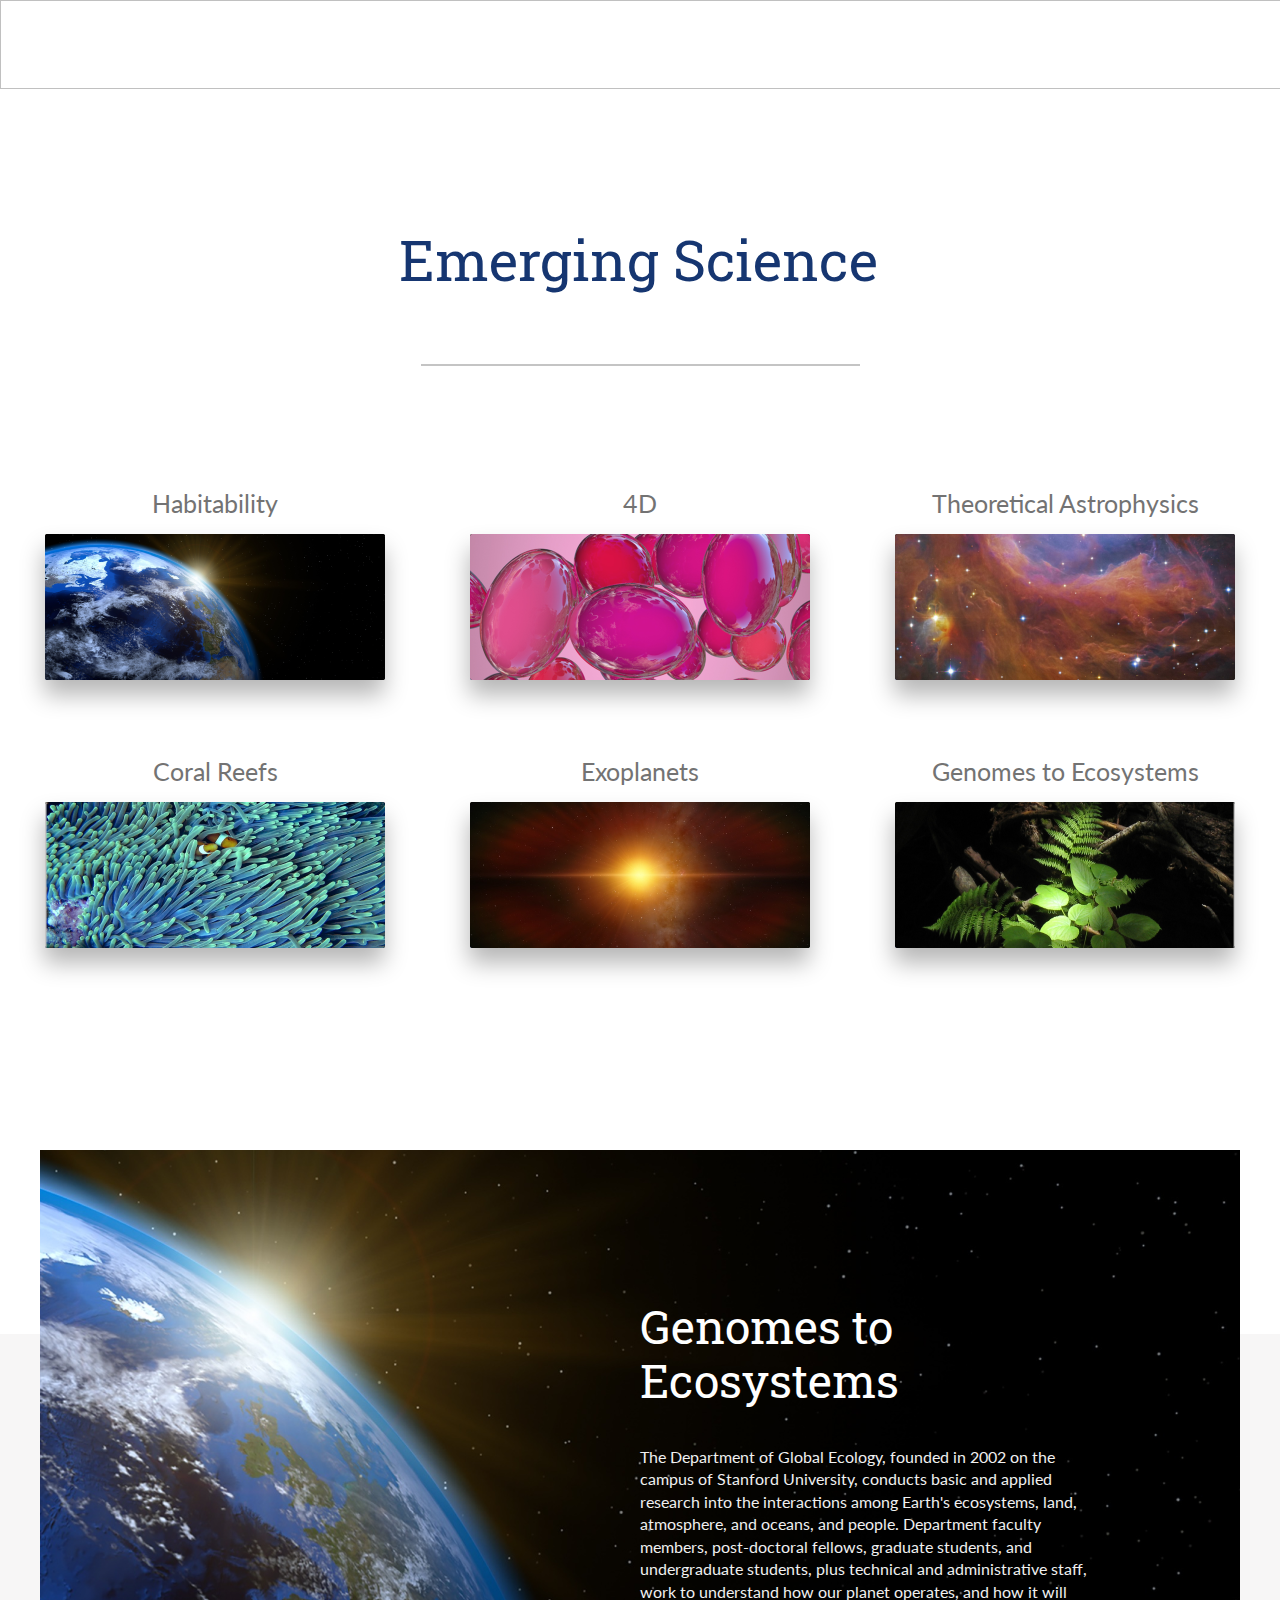
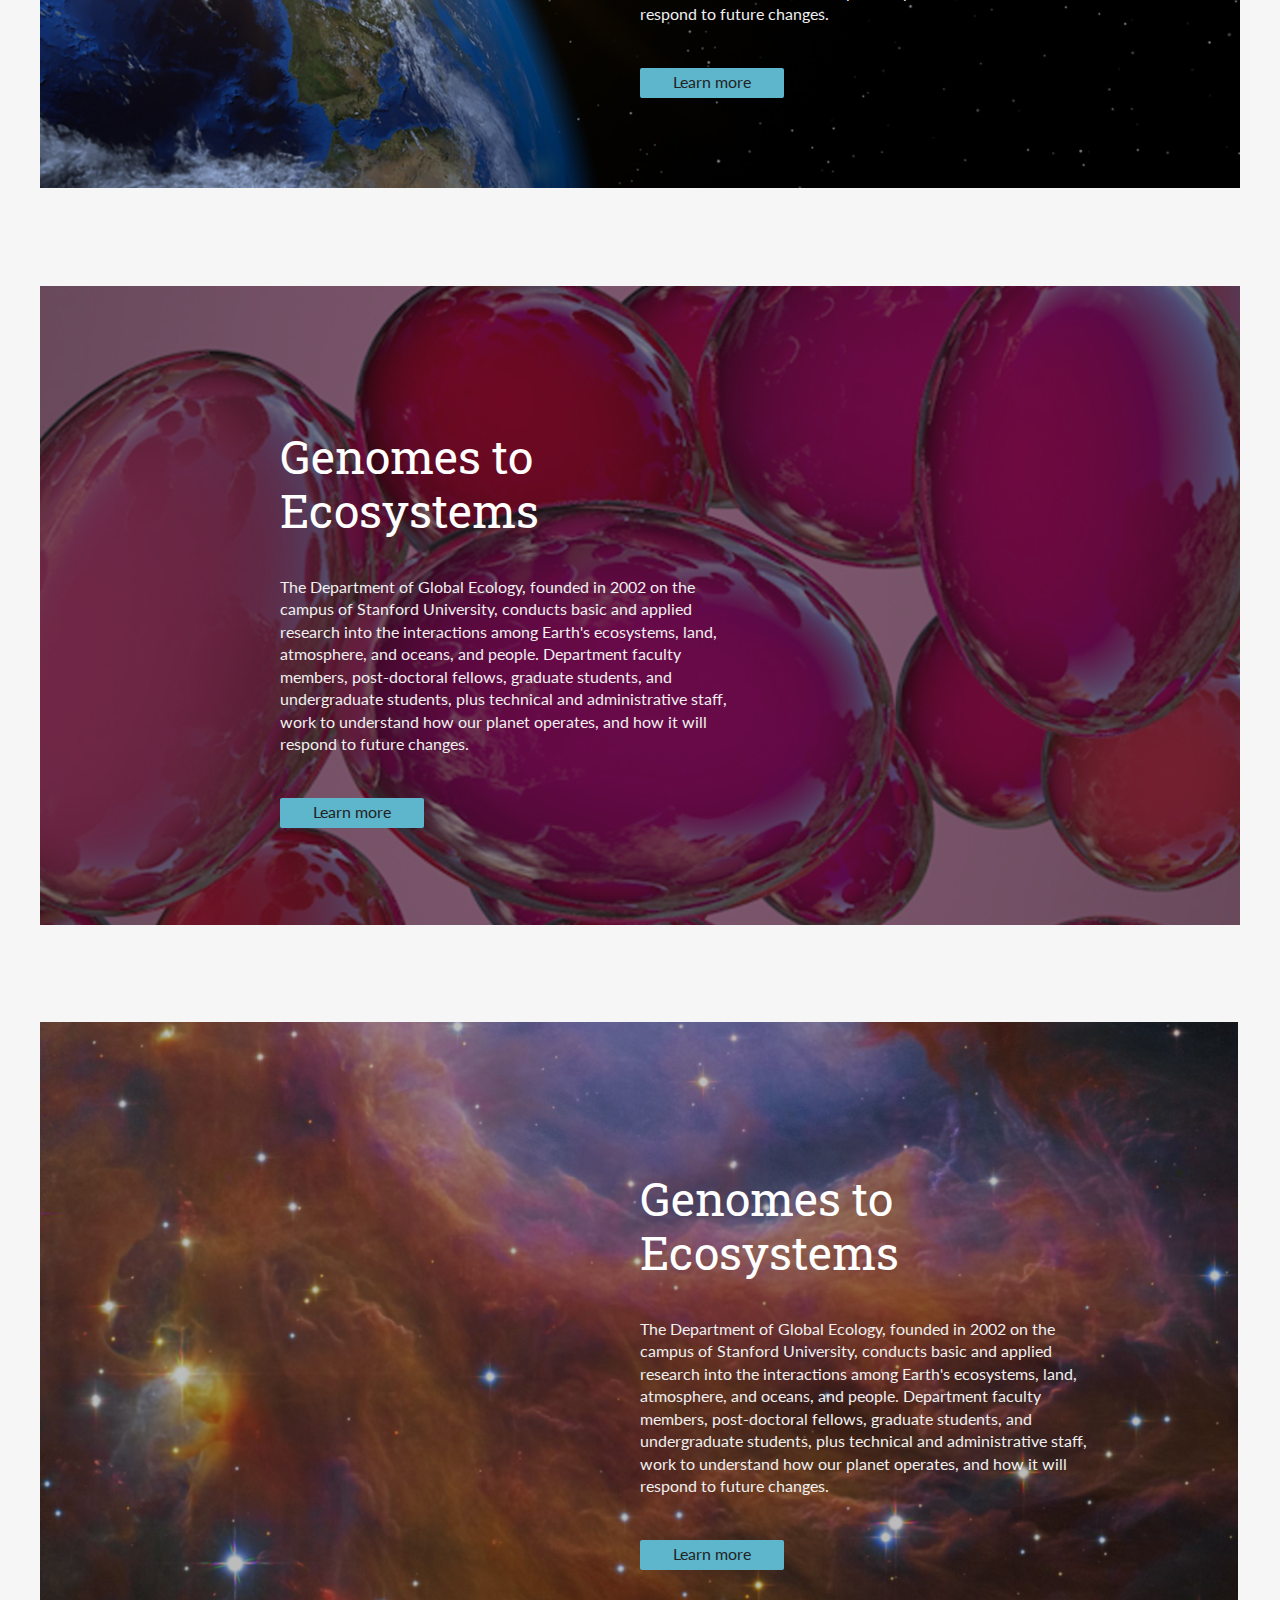
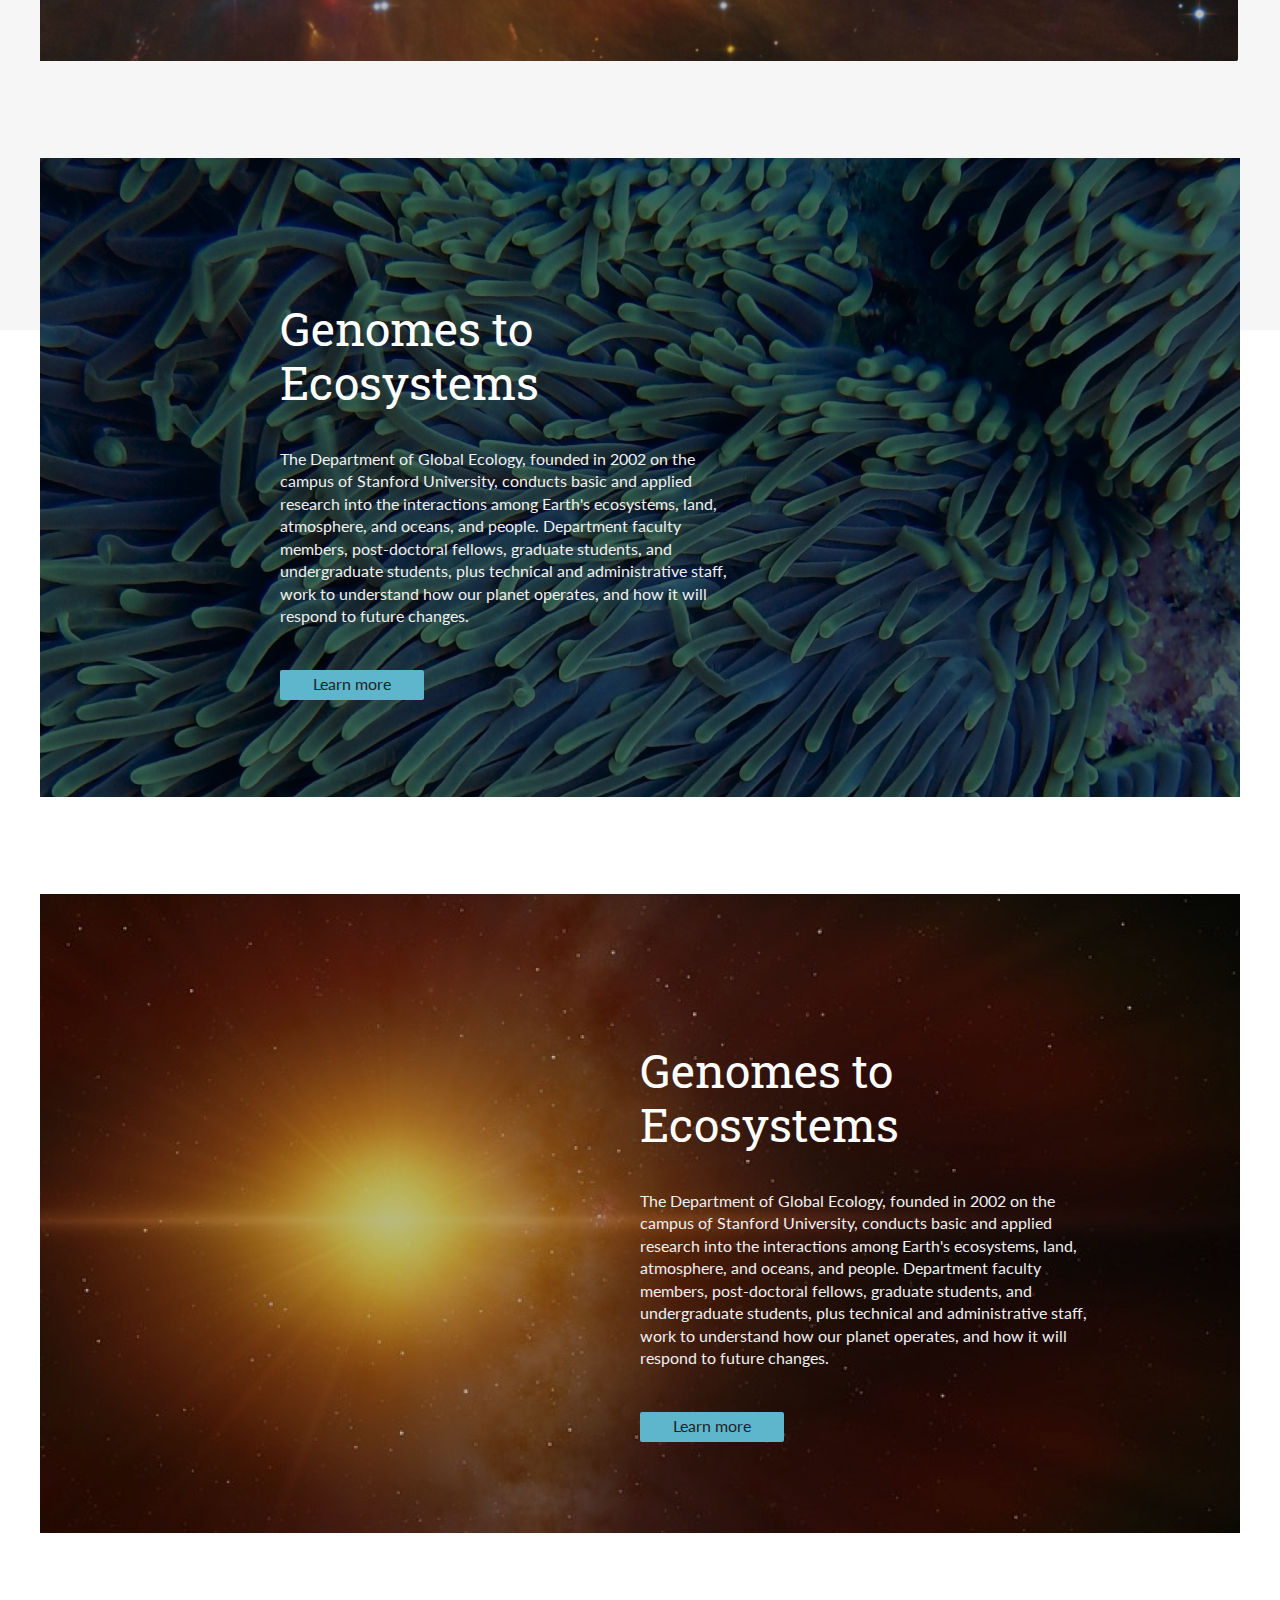
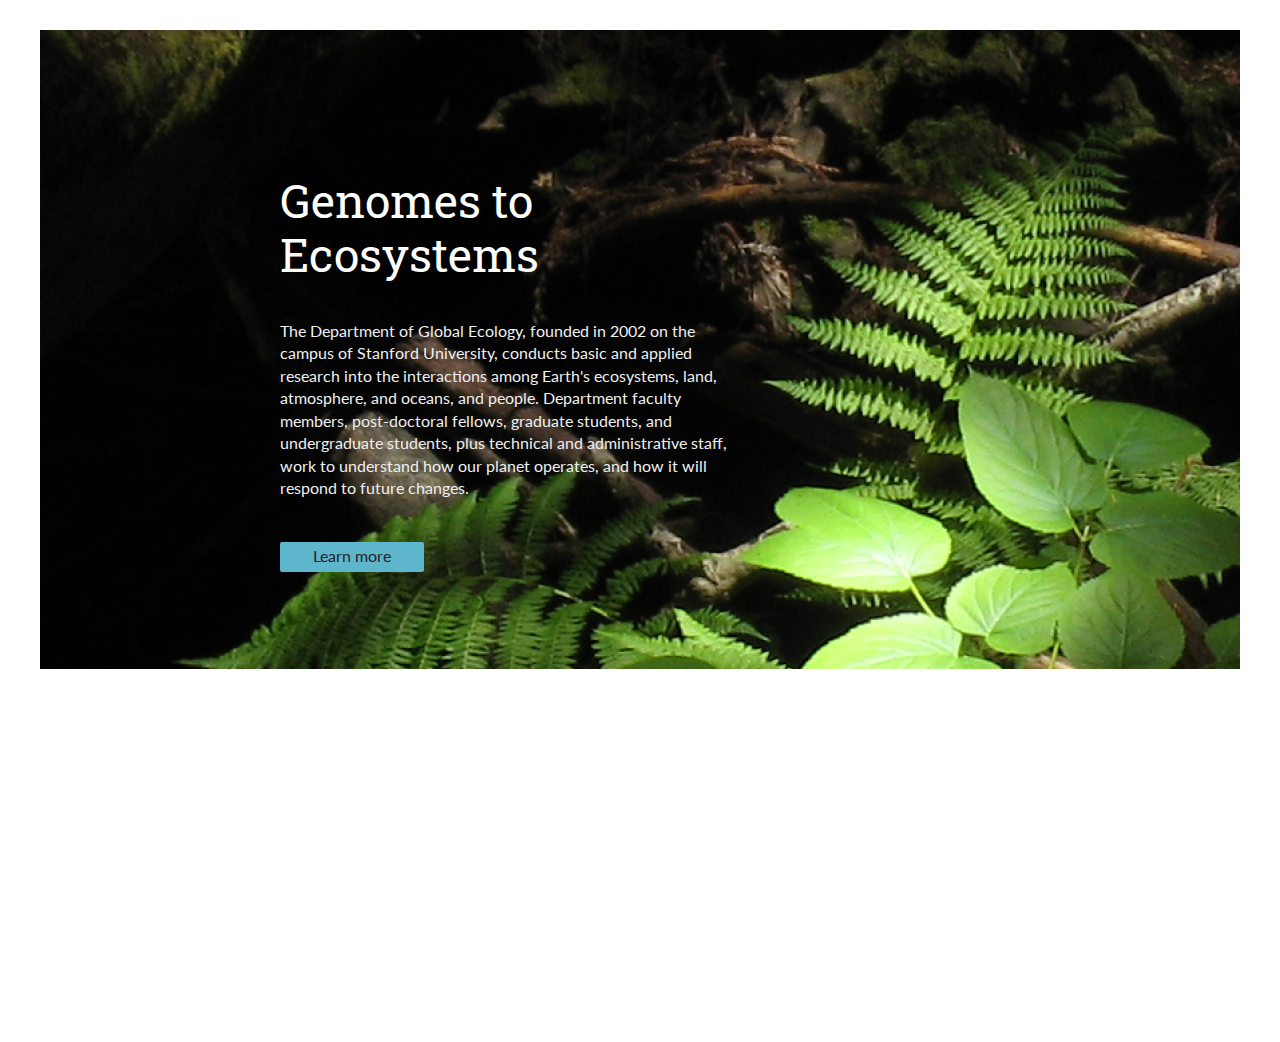
==== index.html @ 3e2bb17a "Add files via upload" ====
<!DOCTYPE html>
<html lang="en">
    <head>
        <meta charset="utf-8">
        <meta http-equiv="X-UA-Compatible" content="IE=edge">
        <meta name="viewport" content="width=device-width, initial-scale=1, shrink-to-fit=no">
        <meta name="description" content="">
        <meta name="author" content="">
        <title>Blank Template for Bootstrap</title>
        <!-- Bootstrap core CSS -->
        <link href="bootstrap/css/bootstrap.css" rel="stylesheet">
        <!-- Custom styles for this template -->
        <link href="style.css" rel="stylesheet">
        <link rel="stylesheet" href="https://fonts.googleapis.com/css?family=Lato">
        <link rel="stylesheet" href="https://fonts.googleapis.com/css?family=Roboto+Slab">
    </head>
    <body>
        <!-- Bootstrap core JavaScript
    ================================================== -->
        <!-- Placed at the end of the document so the pages load faster -->
        <img class="left top rectangle" id="n3_7">
        <div class="firstblock group" id="n9_0" style="position: static; display: flex; align-items: center; flex-direction: column;">
            <!-- h1 -->
            <div class="left top text" id="n3_1">Emerging Science</div>
            <!-- Rectangle 2 -->
            <div class="left top rectangle" id="n3_8"></div>
            <!-- block_card -->
            <div class="group card_section" id="n9_9">
                <div class="group card_pictures">
                    <!-- Rectangle -->
                    <p>Habitability</p>
                    <a href="#11">
                        <img class="left top rectangle pictures_n6_69 n6_69" src="assets/pictures/Rectangle.png">
                    </a>
                    <!-- hello -->
                </div>
                <div class="group card_pictures">
                    <!-- Rectangle -->
                    <p>4D</p>
                    <a href="#12">
                        <img class="left top rectangle pictures_n6_69 n6_69" src="assets/pictures/Rectangle-1.png">
                    </a>
                    <!-- hello -->
                </div>
                <div class="group card_pictures">
                    <!-- Rectangle -->
                    <p><!--(figmeta)eyJmaWxlS2V5IjoiR0hHRnJCSWYwU2FOZnRqcjY5UWg4Tk9vIiwicGFzdGVJRCI6LTEsImRhdGFUeXBlIjoic2NlbmUifQo=(/figmeta)--><!--(figma)ZmlnLWtpd2kBAAAAyRQAALVa+Z8kSVWPyLq6e849WBARERERFWdXREBEsrKyqnKmKrM2M6t7Zl23yK7K6s6dqswyM6tnekVExAsRERHxQkRUREVEVMRb8eSf4vsiIo/qng+/sZ/PdsY74sWLd8WLqFmMwywLTkL/fBMydu22Y9kzz9ddn+E/2+mZM2Oo2wPTA8innunWYE1wm3YP44ZnDWx9hFHT8++NTAxaYjDzTJLVFrxC8sy7Y01mrjlydJrZsR3f6t+beUNnOurNppOBq/do/[base64]/OyBJi98zRyJp4NNx3wQQnCS8cuOZgOtLd2cQZ3RsIIVewlN0zezBOxXfVN++SSte8kWUQ4rp3b9x1yKM3LBuL2QJ7s7sK48UYu2LsiYnueTN/CHED8gbixR2LGOA93b1j0lraeDryLemDBqkKTbpTl0hNwxk5JdQaWYOhL+a0PdhajMTmMKPn9AYm4D05pQD34QV3pJPsA8/p+zMhA9CVoe72Suhqz+r3TdeUO7hm3jVGU0/a8/[base64]/qYqzdFdEsfCJ2NkzS6KUkzoMVpo/MPjHVDAcPi7zRbk89lGZLVLpq9mGY5hECknDOBKTa1K7j+84YI22cbLPQ2KZZksI5PbOvoxCAwAzX8RB/losxN++ZFJDwKyANJ4tYaqJjKygMBmIDcHMiikELH8MaYdQ+RHwn6ThKU5JexhaSS/iXiwFyDTXAtAc+OV/rBdmpTCHNQKUEilWhwUWayUhqTuwBUOz2xKQv9w7po016fXwa5sNNkuYXo69hODABlC5CjBWII6sn1ucFYmgW5h0F58k2H6TRQgmRAVkzZ6VgjXkS5HmYxsCBbE1EUKEMiXLEhZe2eeKGWfQSySxsI/QQJikV4OUIkXy+Cr1Q7QaWdj1HJblv6uRQbiAYpGtx+uKstQ0qig3fHE8cVxcnL6JYioF58rC0zaVaiSEvKh2WDub3pWNKZYeoMs/[base64]/BHO8afRoA/TVnOMfkhIH6OP5oLFLgrxAP8aZziT1NI8vJkgwlzGrMJ45tExjgYtHGQp9FDxtvrW7cA8/Wtp/HR1reewaexfpqQzfXThGytnyZkexKkqFdWvAgxTzvZRgtm14ReKToTEM+C1TbEHL4VXcorUA9hJTtYh4w3lsE6Wp2Dn2dUCjHQICTP5mm0yQE1iPcwSKMAU7brMI3m/[base64]/xZBHgjeDrwXrVDODQo6ffEijhPG93JaG+GQnQaL5EGGoXYanZzibDpFeCDgFmEeRCuMmiFUzsjZCLwznF0hDnKM23m4Fv2cJHXOomPU7DmN98SdQy6rbupMO/jmLjmHI9IAe9tn+8cpyYyxMqADoQzTbgg7X2d8ToZA9mkJBWJOedo4i7LoGJHPWRMfdVW8yloZEjZjh7wN2XG2TNI1u8s6kTD6hu2JgX+KJItJ8w3bFxgP9UNefG6ygzRBEaKw2GdXMiJgcHUpbGOQJsolKbu2IUX7gsJydj1cJy9GBqRM0F/DQh1+g6JtDCv14F2maffDc/YC40tgR1EcDkPaNsRr1E9JnoP5aUDpEqYZwoKXkEeJbvVIqpbR2DkLU7RpoR/AAOzvOG+sRO/mUUPmwiy4SK2wSMbew1snq/[base64]/WW0Cu8gBhFYmSCKlTUsSd4fBihJODxI1QlEKfEZ+yXOm0UBa60i5HB6Tjr4ibc9pkPnGGyEYCtO/tokMdwsF+ps4+WKrhIxeOoS96JsWpDCBRJ5X2ptFPPHQQbvKUPNC6yUyjfb41WUnUIYrUva+okfButRpR0tol1cRL1aIK5EdXmc1arLcpmFObzZSINFtKVS1KzKTAufssy0faouIgyteJnAAUJan/[base64]/B5MWaGMIlzsAAedsKHgQg+hH1oDPLVgAYbuWr0Ycu9In+CrGgkPJyOCNmPaXrZdLtE/IpjFGSSkvImh1yxbjRdZIzs7oQywqUuApwCi1aAg/AxCEpCzzamw0vkBOpIPhkOddmK0h5x1wNFP0nnoiXcfZNT9DOg9pcvhQAljmtWf2aapOm59dKTf8zDgI3E60HMAqkdOGj7DeEBv3BrKRpkcjXi79pBWMEbGWqypUgnNQCaxHoUiiu/JFpmYKqgzV7bc21CC4q3hzWx/[base64]/HBOjjhgojZJ1FtjCukrrEVfiXpbFVBtNZSEt+OCd1+U744cSfSPVP3gnhpKwjsws6zV+yUgiT86RxrnGByIgUS+M6OQdNHw4StRP4YkLDvIqyUgie9awNUIRPgWpZ5fq4GSQQ/E6xhtDmpfryBJ7lYFxYypXaDN3biElMzGGnkL+k36SlQvFBls7Kb7Y5exkt2kmVbmyGIBzsd3EJKpXy3vSGvCsE9cQkrmAZqoeuA8WYcly7DWkr2sGEuShQgJTtJgc0pBAm/ss6cuoCTj7RJbXEL32csv4iTrHYp0i6JZdEtgfMUuRrKN1hG8NIrwAcu34KMgSR5nolIeFW3rK+uwZLFzFFsfp9N9rA2Wb63DksU5LZ++4QyIEOX8lexVj8LLKRNAWEjH7Spmr2LfVgMlw7MSYwQb9mr26hKQRFfC4mH/NezbK0iSPVJRyBqWCrDXsdc8Ai0n+CXlsHiGfz37jktIyTwlvIFqwJ5kry3GknRIYK3jfop95y5Gsh0dX/y94bXsdRdxkvXumVq7MiAM+12XsZL9HurqakJwxs746ytIkp8DMywlUWD47josWX6cMkRdY55nb6ggSX6eIttGYuNi9z3FWJJ+QmyVyvBL7I3FWJJeCEUbmrEPc/69aiwpMxTfBc4N8aMDAoq9kX3fBZRkfLdMdq9oKD7N+ffvoiRfQCvrov5kSED2FvamXYxkO16VR33G/oTzH6jBkmMu70K0CfZ+zm5VoKQvxPGGM7PDnlZDSQirGmKoE/[base64]/lxJGvcYZaOCSeEQ9NW0Qa/zMDhXqP8y3warO8T7xlKJYsOd5GlKlwAWwzvWzda4hYgFZhFJRZ3l/ncVJ4WNUPM5+ro72Vjjkw8VzYZqA9IE6yVbvnPKN9d3s5x9BVNHFjhEPl6l9nB+kOluwX6yTUeEztoRha7iybTxlvyxaM2zhs5x/kKPwqVsptXHIRJv9Ct/gqicuiB5Ow7wkfKgiVGEjchHp+asc9Q+9TLCiHgK7/TBPzsS7BI5m6UQh5NfUM0IvhOnx9IyV4dWPcHpWQQ+JMzfZjMIlvFc1B8ilX99hcKmYXuD4aMXRTfI8WT9Cym9c5HmUoI9VTBUlohZjg64QfQY295sXeXycPLssHydrUYphhxliERUnwEFA+fVbXMY24le+UCB/YTsR+R/i7BM1r4i3go9w9ts1nA8H4OHgd2qoXvWG8Ls8DMqfZIa4isLOuBtUP7bcZn+Aqw8p7a2TJKcHEUz7FI/iU4QVPU6uPFmL4a5PFmhPFMyK8OmC4CPHKvSfFmhTlJeK8NmSII6uivBnBYHOjQr9uQJd06dPv66QGqD/A4+ykgSb/j5gSSwwf8gzGgk7/AVnfyTB3bj7V/xWot56YIZ6UfoMX+FMhI1UDj7P/lhZ0pHXSxdHHgJclaU/Vy71aI2aO7/AsXaNVBXKz3P2l9B5t0Z+nofCbmRUPcNtmwbA/xU4vWSJLghaKVFAfwFoO4mnmwWObCXir5WaCDnEx1xwg8pG7Itwe4nDaYAt/A3HewIC8TRaLaBWLzpDaUixny/VgmuCghemZ3jyJrlY4m9JUAwvgijM20XBrlD0i/MV9vcU/7JaqHemj3P2ZaVceVP9ImdfgadhLqiFuT7YWY/9Y215P1qHaCsQo/9U5xwHAPC/yKh/5gAKSi0Z/oUvQhxYsYBxeYHD0KRgwr/V3mdk64ZW7t/5I2OuW3Ii7v6DB+qi/CXO/hPiLxxdI9EDHarAaLGv4ueanVefT3H2X6I0ri48n32Cs/8uCG6IoITgggGu+p+CVqljVXtGNWD/e5lDrx6pPsnZ/8kjQel2hf0/zxFeUzh3tKN1h32NH0bhA4pEvA7Og/gsyCgRUDUhNGM+4xvEzQqRcQY+xnG3J7gXks/oEtiQkwY4amC0pvg3NyRK/rObN+DxRdCF0BF+ixV7wMNjDe0h1sXeuslDrHhBorGK5rjh0jN2B9rg3kIpqX5ZLs3GtRinF/hV3JW5q/lpdHKCVFw4Z8Jm+Ik0kSO1Aj9N8myT5ArUsgfBRo0bU5isePK4tvO7ssoCEZRajNYMZsZLtDwjm+LVTqZHiwwnDPxlvF2shX2+gteKrNg1Hv73kmMsdEblp8P3FyFlkS1lHqCa4+AQVsiQGBy/O9EGi51nCH2OJ4jdTWaIe37Nw8xwQLfhZ7ch+mF6mMI5j2VsZSycY2hR8SRW/rJ3M6cQxTNRfbca4kwMGjEmSoOIHyGa2I0yUIaM4XgJx1ZYzNsZmslgpTbRCeZziGNNtpdRtnmhuAqBsl/APi37VnZQwAYCGPsW6LezKxuqtFChxa6KYelf/NAGEHmsXsiuy4UnwfkqCRZA3Mh2rBBB0a9yfvPrcxEAANVYZ3RV1bZee6/kUAKh9ypdKV4UEchZc4NiQ1EwiA1RRIqCRCmCXogJIQlF6dIFFAMi0hHQhNAVBGkiSJFiQEVERKSJ6Pu+eUjI/XH/vB9vjMcYhzmz115rzfrNObfn+caaKOsZ45soL7p1QtcBL3fr09+EvIJvGmMKmeKmpDGe0ffMTSbKj27XpUe36o1vvFGEBP+UFPO4oRT52xK3b9uW++ODgTioiOVBHg4qGt2hZ7eEvt36v9i1S+/qrfr175vwSs/X+73YtR+OLmCuHx6T3vGxeinGHIvckm5MLb0o1cMJJlZvK23K4I2xZU05UyEZaxX5QiVTOaqKX9VUM9Uhdg1T09SOquN5UDMiqeV/0NgzdU29VGz3b36oS/8E82i3HgN6d+lr+EfD3D9u8f6rrFG5Akbj8JTt20f66S3/VQQ25bMC+C8p2oTKm1A5Xs31yNJYPE0MdWxkPM8fambvzr/ihRIbLasCk/sp5vAX+Vf8UGJUx1jjWX+YmdI2/4oNJe5tW8N4UVgpuTb/SlRoSO+s/jwt1Zzy8q9EXz8tGitPNc2/EgoldnohznghrFzpl3+lYGjIpgs/Ga8AVj6bk3+lUGjI+DN/Ga8gVhK+yb9SODT4z/gc4xXCSokz+VdiQkOO1AoZr7CflvTRf8hWJJS4btZTxovx00xyzfwrRUNDOr2QiUjCnhrN86/EhobMrphAG6SZ2AfzrxS7bgOLFemUf6X4dbsVxWkzBuVfKRFKPHylKv2TljRnYv6Vktf9E4uV7xfnXykVSpx5tkBE6hZb86+Uvi51Mew5dCT/SpnQ4Oqpp2nrtKQjP+dfKXvd1jF+etKz/2GdcpHTChYq5HkM1LyoNf6bTW6/3ZgGppH/ppfkecmeGYq49MwwjzmT5pl0zwz3zAjPzPbMTM8WykBgfukZEyoeb7w1/UsFz4ypEfibqy+RPAaZYvyMV4bcYHRp7IYB4Tzmrd53Bj635zFcMtcAHTH7a8qMTcfEflr1HpnS53d5cdzLglgRW9QfJfeutMFdz2UotWtnfabMsHVfyubqJrB7ahySEk9ckcdyTkrmA7+I7XLyN/l18FFpkH5Rjj3yldhL9f6S3TUyhfTTqhnik4Gcxo/uuOMGwyVL5pkxGyDNOrlpyR6xa/ovl4SSOdK1+BSlNmZ/ijJVnnoB9x4Q22xEK1n+7k6hEoevZItPBoca/+HnxzrQCNN6VDjQpTyGGpvjUca7Nn+3rDr/rlgyv+9ZKI/HfiX3H/[base64]/+IZRAc3HFJTmQcko0XfuIZP0vTzgc10uZO3yQIqj9ldsXFQrqm/4TIgxYrhssv7S8jLlLFVoi6KM1GJMPRZ5X6c6dHKWMBT5J2uj1+JRC2DcW2vKOqPHRnIchwuyy+77izD935gPxcZ6l741R3GTBhirNftx0qtUPJrlfWRKW2Q06GMsUaLhPGio1fnY3wmO3KLPpCmty+3Nlv5+ySbe9tdvTLH9f2Olvo48O0tqsTOq7U/jbvB2We/eyU7Lr0tfNznWt2WuOBgUCwDsOLDPVedR72YzR9/8YfMPlpOBYBfiLjqsZamyJ+8M/e1WJ7dA8FI1vNFtL1X0JlMkdq3atv/HGtdGQLRHU8o02RoU4PvTb/XJi3PNm8SVivhXSZlIPU7hv0ojJPvxCX+0ZR3YJ8RgjgjLWzplF/t/zdBKe3IKgcryVVOchQML6hknILRecZqgsPpXK8RbXltVSfcpBGLKPReXDHKmWILD26/+Bso2Xfyeun6gipuppM+Ohi4RvPfrZVdMvQd3JoZqX25R//rUz86s7Ar8Ni2xS5S96/Z5+MntwosuVERiWpdOsaDZdh6z5iihdkVCDcCkZuIcNruUXl+ONaBxWMt5Camb7xHl1dVW7ptFMsE+Gnq6eg89Pyz97LRIRE2XmJ8T9VKQDqPWU2XvgQHsaDb+cskWIN/aBB+koZ2coEPkJMtr52ROxf85cC6b5FMCxQameenadM7dB7Mm3qAbELK0/DVYdUZVJAdqoyn2x5Tdq/vZ8A2ZUBCLt3kK+2bxck5D1ApM1Ay+ZwRKZYpgkSgniC35z/hph/zfcCHyopYyfdHSNkCGcU2tZPLwvXXIPxyuPyi+LnmsS8H228pp0LBzjI+Lb+j5GzyVS69TvxE0refYOBQcSSQai6BecelX9994GzP+x6nnnv6E9S1RI/96obiSrzlrPL3x0DDSc6wkWjZe86+GEy3DbX1Tw0Vf5dehEzdAZcv9IB9ZQi7d9XhoWGt/hT+iwDKFVi7s4Vv356uELUJAiUEmfvei4VjM16q3cPpQRGZRgcXU7uCtvw0Z0I9Vcdaa1DV5xPRrXqkFNbGcgcrQx+YRZES0BvU+R7BXZag6U7zNrpE14PX/lb2PvKW73rMmg8OOzm4Ld5Ifkz8ZbAZj5QRD78vL4mPKlaL49peQc20+Z5DE5CN29M8WDS3fUDS2bm2brB6MmxOKJWAFQuGhRrWCMo6sfg3eqB/XtvweD3PVWCDjnRQetRlQP70TkfeysF3eL+Qb2rFNjXJlxWpsaS31FF8cbjsWdQL6sELVb8BB/jjCpPnUBk1wBMHQdM4pZucUeF15KqHGSQWfpGsxGNI1vmTm+iZ6BmRg4dXra53tK0c4vItScy4nDGP0pVMDKUVN+g6NxCXfQMKsdDqa3eQvV5LSnlMDtQ9wdM+FYSg29Eq+2UPnsQUHvpXbH8g6Fc7sAOpeiDtinTo/vn+qZd/[base64]/fFg6sEeDUJNtip4jYbcVzQFxSChOfhgqbw3LUIcrIosZcjtSwQZH4dvBb4/LdYKjV2wwWZN/0EDHRS/NwQMueBecR1Fjj7c51xyOIeeHWAdIt7VmCDBwDOj2uDwobL0sOrzjtgWjRSqQFbz3Nud41KLMFu23vRkQfouAgLjtiojQ4Bjm0dUM+h06yCupCMzrYBYiHBWViX17nojg8rRaPQXZmmnd/Awa86C5CD6VNghzFSIPkdh8yZgvych2iZjXRc7yyLFMqJoy4v/3jV+WSolPFoyfjVR8TO/3wbcPe8tHu7HLAXhmOHxQr3w66hSi0CT5l9g+ajoTKBbdqZacIpYbPs2P6LoDndja76GPrI/YCQr9g3f4fsziRaCvsxnwwgzPjsgUGN3dt2gzLszqBFnOVUgdBAWHwKx38c9ndeWo6Z420G3XyNQmNmw1ilnH3/nknoc1aEq6WOAtygoZ6xKYnRF7fxQk/STIRlO5xqszCeKUXdL61Mr6w/cA7uRxggaWLCbIpRWcN28X1dHCoD0uI2V7fxcCZftEt6KQslJhox5kVqwMhW1dFd3I+FMNvVNDe87JNI8d0Os7DYcgdiMfEMlfmfPyjfDBrBhnqY7J8zVmj4v+aPE/UALWLJMDWHvjMHSn2tIQ0JcwBCbyi1PJkM2x51VbXU+uiqD+JXUeMUvXdhZOMu9S38yOtOsM1jq6CUrlLm8diFUG6r2IHZsxBj2wW3OW71cwPB3Gq8Ht3rIIAxUZGBkQxCbJKaS5m8JTIoR2cxbSKyAWjDxe9afDVwJzawBZI/gcglg5uWLAPClg1QXRdDqYoBp53w0WqB9kEFkssErOEEdb9fz/aRQ3JPMx7yAPiOi0s8UUEZAFtZZXZeKoWitzeOaQemQxhNTAA/hX0OKPCNYEK+I8Iw57gEMD7s7nquWxjdJujJOIuBRhWjPUAMZpDWcaDGf7L5ROQ7pmqWB2VyZTFZ+HjCMCVQWCq84NweuHWpUvTHC5Vh1rGaAHk/0FfHn5kBFx3i4DMJU9RRNj0C0cQyViCOXE18SSkm5HhlaodaRd5AndMti++7CQX0IFGrtDofVRGAv0PQ74Q4LwgpR1N9MHbDJ4jKEjqIaVlZ2vdDBOG/NNy0VhFOT2Q8Dc9ME4shEsk7Gf5KQzUaL7bJ7ROQcqMBOLPQao8QgPYCpNow6ZW1QgDanMyyVeyY/RuBwvGExa2KgqTsHvUB8NVdjt+IureaxSsLs+NA9/DzSwA1VRwweg5SflSYmQEUjNN2m1l6S6dHlCIHKiizsPJBoFSpMGaAoUi5A2HgvUOX7nxCIkskmsgEVyplHWaVFIa8w+eH0Q4139HFpJblkAzHZr7Jzx1I92UOAy1B06FGFObwjy3V4IJkZ1m0EDeOGpLCH32UWXRfMjIkycEwo+CH0S7t9DgmtlO4/OCVNQ5VTRh2UGomrPwnwH8mbBrLoWImynstNEZTUaJvo9cnoM1oidFjBFoOVJRSKUnaGSzt21OdZB9+vp1cie/KpopFMOJTeg2YBKsP4Sxx0BFtgIuO8aXqM5bx+Qf6zOKhLTFU8lNHS3exXlbkAXshVhPGKXB8nMOUhDfWoWb8JrDpWVj5qiysXBEwBugn7LGIUjBSBP3byvBDA3s6tF8rEUqXYKTN0vbOU+LnJoy5iEmLhZT+/L/oweNXo3tG1iKJ/5c9eOtRH99gcGtkysljIP//g3HH7MEnCxRFpO0V5mBYD1o76ynUkWnO/tJ+EAPIjZ48WqldcG6ZMoQ/BIOzNQ8dgHR1hPRyfIroA0pIGCp3YJGg2u5CuqxHuG5Bbdgulp/Yfmn/LSJjOTSE697qPQ/C5CD9JyuFO5KVQdXFpI3Y80xLFIMdwJOaAMvMyBxLkY3XLa4a25jIO7d0OitF/V5Q/[base64]/mVwNSH1+ZIgwnClTbsI/WGviLUwiiZACCXyqDTxVoEZD0jIIM9NT4IsXUFH9kqyR0FA3ZbwzTxhEBCDQ0gr0j8YmjPMJiNICnofgcMrgHJeZrhNU1YMP+yCcH6sFrBmYfVern6mO2AiiW9q0XeUoGRxuf0QoaYfKWyBjv5R/[base64]/cm3EHsb8Dw==(/figma)-->Theoretical Astrophysics</p>
                    <a href="#13"> 
                        <img class="left top rectangle pictures_n6_69 n6_69" src="assets/pictures/Rectangle-2.png">
                    </a>
                    <!-- hello -->
                </div>
                <div class="group card_pictures">
                    <!-- Rectangle -->
                    <p>Coral Reefs</p>
                    <a href="#14"> 
                        <img class="left top rectangle pictures_n6_69 n6_69" src="assets/pictures/Rectangle-5.png">
                    </a>
                    <!-- hello -->
                </div>
                <div class="group card_pictures">
                    <!-- Rectangle -->
                    <p><!--(figmeta)eyJmaWxlS2V5IjoiR0hHRnJCSWYwU2FOZnRqcjY5UWg4Tk9vIiwicGFzdGVJRCI6LTEsImRhdGFUeXBlIjoic2NlbmUifQo=(/figmeta)--><!--(figma)ZmlnLWtpd2kBAAAAyRQAALVa+Z8kSVWPyLq6e849WBARERERFWdXREBEsrKyqnKmKrM2M6t7Zl23yK7K6s6dqswyM6tnekVExAsRERHxQkRUREVEVMRb8eSf4vsiIo/qng+/sZ/PdsY74sWLd8WLqFmMwywLTkL/fBMydu22Y9kzz9ddn+E/2+mZM2Oo2wPTA8innunWYE1wm3YP44ZnDWx9hFHT8++NTAxaYjDzTJLVFrxC8sy7Y01mrjlydJrZsR3f6t+beUNnOurNppOBq/do/[base64]/OyBJi98zRyJp4NNx3wQQnCS8cuOZgOtLd2cQZ3RsIIVewlN0zezBOxXfVN++SSte8kWUQ4rp3b9x1yKM3LBuL2QJ7s7sK48UYu2LsiYnueTN/CHED8gbixR2LGOA93b1j0lraeDryLemDBqkKTbpTl0hNwxk5JdQaWYOhL+a0PdhajMTmMKPn9AYm4D05pQD34QV3pJPsA8/p+zMhA9CVoe72Suhqz+r3TdeUO7hm3jVGU0/a8/[base64]/qYqzdFdEsfCJ2NkzS6KUkzoMVpo/MPjHVDAcPi7zRbk89lGZLVLpq9mGY5hECknDOBKTa1K7j+84YI22cbLPQ2KZZksI5PbOvoxCAwAzX8RB/losxN++ZFJDwKyANJ4tYaqJjKygMBmIDcHMiikELH8MaYdQ+RHwn6ThKU5JexhaSS/iXiwFyDTXAtAc+OV/rBdmpTCHNQKUEilWhwUWayUhqTuwBUOz2xKQv9w7po016fXwa5sNNkuYXo69hODABlC5CjBWII6sn1ucFYmgW5h0F58k2H6TRQgmRAVkzZ6VgjXkS5HmYxsCBbE1EUKEMiXLEhZe2eeKGWfQSySxsI/QQJikV4OUIkXy+Cr1Q7QaWdj1HJblv6uRQbiAYpGtx+uKstQ0qig3fHE8cVxcnL6JYioF58rC0zaVaiSEvKh2WDub3pWNKZYeoMs/[base64]/BHO8afRoA/TVnOMfkhIH6OP5oLFLgrxAP8aZziT1NI8vJkgwlzGrMJ45tExjgYtHGQp9FDxtvrW7cA8/Wtp/HR1reewaexfpqQzfXThGytnyZkexKkqFdWvAgxTzvZRgtm14ReKToTEM+C1TbEHL4VXcorUA9hJTtYh4w3lsE6Wp2Dn2dUCjHQICTP5mm0yQE1iPcwSKMAU7brMI3m/[base64]/xZBHgjeDrwXrVDODQo6ffEijhPG93JaG+GQnQaL5EGGoXYanZzibDpFeCDgFmEeRCuMmiFUzsjZCLwznF0hDnKM23m4Fv2cJHXOomPU7DmN98SdQy6rbupMO/jmLjmHI9IAe9tn+8cpyYyxMqADoQzTbgg7X2d8ToZA9mkJBWJOedo4i7LoGJHPWRMfdVW8yloZEjZjh7wN2XG2TNI1u8s6kTD6hu2JgX+KJItJ8w3bFxgP9UNefG6ygzRBEaKw2GdXMiJgcHUpbGOQJsolKbu2IUX7gsJydj1cJy9GBqRM0F/DQh1+g6JtDCv14F2maffDc/YC40tgR1EcDkPaNsRr1E9JnoP5aUDpEqYZwoKXkEeJbvVIqpbR2DkLU7RpoR/AAOzvOG+sRO/mUUPmwiy4SK2wSMbew1snq/[base64]/WW0Cu8gBhFYmSCKlTUsSd4fBihJODxI1QlEKfEZ+yXOm0UBa60i5HB6Tjr4ibc9pkPnGGyEYCtO/tokMdwsF+ps4+WKrhIxeOoS96JsWpDCBRJ5X2ptFPPHQQbvKUPNC6yUyjfb41WUnUIYrUva+okfButRpR0tol1cRL1aIK5EdXmc1arLcpmFObzZSINFtKVS1KzKTAufssy0faouIgyteJnAAUJan/[base64]/B5MWaGMIlzsAAedsKHgQg+hH1oDPLVgAYbuWr0Ycu9In+CrGgkPJyOCNmPaXrZdLtE/IpjFGSSkvImh1yxbjRdZIzs7oQywqUuApwCi1aAg/AxCEpCzzamw0vkBOpIPhkOddmK0h5x1wNFP0nnoiXcfZNT9DOg9pcvhQAljmtWf2aapOm59dKTf8zDgI3E60HMAqkdOGj7DeEBv3BrKRpkcjXi79pBWMEbGWqypUgnNQCaxHoUiiu/JFpmYKqgzV7bc21CC4q3hzWx/[base64]/HBOjjhgojZJ1FtjCukrrEVfiXpbFVBtNZSEt+OCd1+U744cSfSPVP3gnhpKwjsws6zV+yUgiT86RxrnGByIgUS+M6OQdNHw4StRP4YkLDvIqyUgie9awNUIRPgWpZ5fq4GSQQ/E6xhtDmpfryBJ7lYFxYypXaDN3biElMzGGnkL+k36SlQvFBls7Kb7Y5exkt2kmVbmyGIBzsd3EJKpXy3vSGvCsE9cQkrmAZqoeuA8WYcly7DWkr2sGEuShQgJTtJgc0pBAm/ss6cuoCTj7RJbXEL32csv4iTrHYp0i6JZdEtgfMUuRrKN1hG8NIrwAcu34KMgSR5nolIeFW3rK+uwZLFzFFsfp9N9rA2Wb63DksU5LZ++4QyIEOX8lexVj8LLKRNAWEjH7Spmr2LfVgMlw7MSYwQb9mr26hKQRFfC4mH/NezbK0iSPVJRyBqWCrDXsdc8Ai0n+CXlsHiGfz37jktIyTwlvIFqwJ5kry3GknRIYK3jfop95y5Gsh0dX/y94bXsdRdxkvXumVq7MiAM+12XsZL9HurqakJwxs746ytIkp8DMywlUWD47josWX6cMkRdY55nb6ggSX6eIttGYuNi9z3FWJJ+QmyVyvBL7I3FWJJeCEUbmrEPc/69aiwpMxTfBc4N8aMDAoq9kX3fBZRkfLdMdq9oKD7N+ffvoiRfQCvrov5kSED2FvamXYxkO16VR33G/oTzH6jBkmMu70K0CfZ+zm5VoKQvxPGGM7PDnlZDSQirGmKoE/[base64]/lxJGvcYZaOCSeEQ9NW0Qa/zMDhXqP8y3warO8T7xlKJYsOd5GlKlwAWwzvWzda4hYgFZhFJRZ3l/ncVJ4WNUPM5+ro72Vjjkw8VzYZqA9IE6yVbvnPKN9d3s5x9BVNHFjhEPl6l9nB+kOluwX6yTUeEztoRha7iybTxlvyxaM2zhs5x/kKPwqVsptXHIRJv9Ct/gqicuiB5Ow7wkfKgiVGEjchHp+asc9Q+9TLCiHgK7/TBPzsS7BI5m6UQh5NfUM0IvhOnx9IyV4dWPcHpWQQ+JMzfZjMIlvFc1B8ilX99hcKmYXuD4aMXRTfI8WT9Cym9c5HmUoI9VTBUlohZjg64QfQY295sXeXycPLssHydrUYphhxliERUnwEFA+fVbXMY24le+UCB/YTsR+R/i7BM1r4i3go9w9ts1nA8H4OHgd2qoXvWG8Ls8DMqfZIa4isLOuBtUP7bcZn+Aqw8p7a2TJKcHEUz7FI/iU4QVPU6uPFmL4a5PFmhPFMyK8OmC4CPHKvSfFmhTlJeK8NmSII6uivBnBYHOjQr9uQJd06dPv66QGqD/A4+ykgSb/j5gSSwwf8gzGgk7/AVnfyTB3bj7V/xWot56YIZ6UfoMX+FMhI1UDj7P/lhZ0pHXSxdHHgJclaU/Vy71aI2aO7/AsXaNVBXKz3P2l9B5t0Z+nofCbmRUPcNtmwbA/xU4vWSJLghaKVFAfwFoO4mnmwWObCXir5WaCDnEx1xwg8pG7Itwe4nDaYAt/A3HewIC8TRaLaBWLzpDaUixny/VgmuCghemZ3jyJrlY4m9JUAwvgijM20XBrlD0i/MV9vcU/7JaqHemj3P2ZaVceVP9ImdfgadhLqiFuT7YWY/9Y215P1qHaCsQo/9U5xwHAPC/yKh/5gAKSi0Z/oUvQhxYsYBxeYHD0KRgwr/V3mdk64ZW7t/5I2OuW3Ii7v6DB+qi/CXO/hPiLxxdI9EDHarAaLGv4ueanVefT3H2X6I0ri48n32Cs/8uCG6IoITgggGu+p+CVqljVXtGNWD/e5lDrx6pPsnZ/8kjQel2hf0/zxFeUzh3tKN1h32NH0bhA4pEvA7Og/gsyCgRUDUhNGM+4xvEzQqRcQY+xnG3J7gXks/oEtiQkwY4amC0pvg3NyRK/rObN+DxRdCF0BF+ixV7wMNjDe0h1sXeuslDrHhBorGK5rjh0jN2B9rg3kIpqX5ZLs3GtRinF/hV3JW5q/lpdHKCVFw4Z8Jm+Ik0kSO1Aj9N8myT5ArUsgfBRo0bU5isePK4tvO7ssoCEZRajNYMZsZLtDwjm+LVTqZHiwwnDPxlvF2shX2+gteKrNg1Hv73kmMsdEblp8P3FyFlkS1lHqCa4+AQVsiQGBy/O9EGi51nCH2OJ4jdTWaIe37Nw8xwQLfhZ7ch+mF6mMI5j2VsZSycY2hR8SRW/rJ3M6cQxTNRfbca4kwMGjEmSoOIHyGa2I0yUIaM4XgJx1ZYzNsZmslgpTbRCeZziGNNtpdRtnmhuAqBsl/APi37VnZQwAYCGPsW6LezKxuqtFChxa6KYelf/NAGEHmsXsiuy4UnwfkqCRZA3Mh2rBBB0a9yfvPr3AwAAH1Xd3yO1xe/z3PfvMSq9TMbNDZBa7bNe88bqpTWalRrlAYxaqSKn1FCErFHiL1LQ1NblJCIvSMkVStGiFHUqlUi9fue8zbkr5+P5Hzz3Ofee+b3nMeybKWVQ1tK2cpheTUN6TF0QPDAIcpp5R2jlPJWhVVRpSwl76l3lMP2ahvUO7jCe2/eKMAC/0S8ZfGGYozrhiYfO5bzww+G4aACTj7IwkEFvT4eHvJd/6CBwUMG47A86t/j8k/o8EW1CKUyPOeOy351SI4er1R8QVVIzi+u/oM3okqokqp0GNbK8Atl1dsOH7ucKq8qQFFfVVFVdlSxLBjm0U3zL9hoqaqqWiS229U/CxoSoj4P7j20f9D3iv+olfNHDSuXdo4clbxwXERy8mQ7Um29BL/xszz4NdZLOfPhP1/G656lKDwNLbG+qrIsO1zFH8+9YjlHxz/[base64]/RH4296fu8bgRQ2Z17JhhID5jav5Fbll6D+vUquu3Kzsb0GjSdkkx2jS7334BjP8aQLL0GckXOXWqzrayJJZ4TblF2RpvjAvR/1h8S4NNpP3X8YIu/3tB8D4391uUK9t9FbafNc9kDbv5AAQ26kq6UPoIo35d06NNh5LrchnSoeyh91qgF3a4yiMLnfET22ZUPDO/RvXvdMHzIurfPGzm15LkUsa9h1x0ibV6FVPb7kxrT9nKRZPPGl7GW236cfcow0OUj7wiI2vvELN6v3Brv0/CkVzS7lAM6viR7z9EwSvVdRDr/mQj6esYKqvreRDo9PJZsS+2mzj2zSJ9qtZcuPP+H3r24n4pF4BC2mE8tH3lMpJ0n7IkHBDRYSlP7TyA7x03qhFbW4D4zqdlW7dZ/pa0TsGrRftr2KJt0557pdHXkY4KeFFI0k/S1mCzKjk2llgVs96tT8QQ/ON2TGy8nlqyrPLhUqZm88Ti7uGcLNDJ8RssC4UYOzY596OJbOn5Q3yXXNvnmegLrwVKfHt5XQOee/jlvFJQtab7pRs7YtWyh4UPjloQYuaVuXj/D17IUPRiwYvyGaMpbWHU+Q2zhQ9k4vkWs5WvZfNaDpccz4Amjz6dsEzBu91GYesPo2psv0ohbVYjl+5NwHwPX5Q3Eb3TbcYRkS/icTOIzWGpOMwaB8V1p1t0LpFsWaEIrPj5N0+fV9my5FlOWytbZSePvFME5v5D+cEteGho9n1jKLQz4Wt4iejzObi+K8S0sVRoCmv9MRaqU/tzoWXdduGGr2bWsE7H9+s92w2HraDN93nSRes3DzQJ69zroObBi+jm5geXfgREkD7zXLqZQ9+9U8tx60kHXT1Jl5x7a9P1hqU3Nmfhnu7PwWZz4Q0/tv1rS5XzKPJGadWewoXkQvTp1lrcEwIYUYk0H3EwgmwGrrKxg//IcI887XPYF7X7ESaQL2lPoxDPtfrB6lUjNvmJQo8sJCvZ/xfdcoV8PPyWvDvfoi8zrpNN8s0Txyk7LPfbbRNJXRzrc4XNWIvAOt5jHIKNNKzqzUrnZ/3rhgufEBVrQvkMJLaYa7b32AkjAm/MNC+1d4jNOz39OzRepKzvDBAxL6kZzP8rv0tseGcTssIutAqEYMS9uSZ0ku3X3KCTtv0BqEqknQM8fWFSqlPKVZFeQneMJVUdZvXtVgbNdbpsB6lbZNSfM9RANg9dLDNQjL2WdXbkRPNGX9O0qM1HzvSlq71A4qRvpbjtaULtpX1LfmbWQZS1Jc7qxxtvLeWG/H2mUmkn1LcslZ4796OV5cKrVVQOaMShboy9VciJLViHtitDOIdEGofCBk8OgiB8MDTEa9MfXGa8OrUWCGHoJaNh1JA4eZDQUR1JEGNflGZQnbI7R7M+l91eDCZcj2/cYve/Jz+wAw7YMuJllQL8eo5RVPrKfCYy/RDr24DGzc8gjMHlJJF82aeZrToobJ8NFai4gBsyarbuDH0HRxFH+IvMApST/SXpwn1SyVAZ4/wz9lXacYM1FpFwCivEitc+MIZsBfK3sfU8OCxDWhVSB8Ulshb9O9U2Q4E8ssR0stNZln3gWRxltphk4PBaV0xrRWg5nFTN6xcdzwWtbXOUjp9CqRU1devH+sVwK/vue9GGZgBpri1N1IpqwSNR5cQH9Eh/jHNx/b9Quw9ehqZjjyckutLUg80dWdfNWrboGTcJohBMtKtGwfH+SRfJgcuMKyMxPsOAiRHG8mViiI/gm1WBCIDSxQmgy4RR78FP6ffgk0j6dxqEyoogd/zJ2JjfAjeIRzWB2qf1gtJUw6jfSSENomEmfXBkpUvPJDJjmJFTlI2uChc7jp4wUpR5k8tGBCicltogjX3dNygwGieRQCfiy0DoYd4T0sKRlyLFkwm2Gt9o5iaA2ovsHNCiHJLhIenmZOtDoptxd8tw9gv/ak9+Ep/RHVl++juC/McQtl2PwVi3breFIMJh2N/kmRiQaxg4BzOgHKiBvkIpU5CvOm+tgBuRN0PUHdG/UZTmY5w39rNpLdOsEYrm9HPKGAaKlbK8OKW8AL2kGX8/YCyV20zsb00jvHBIn/upReL5IafkMfDr1xL3nmN4ao7hOcIqg4yd5WBOHKmETSA9gEvk/tJLjJHXFoSzuiNseLSGUeCpyfx08fRwh3MGt5jBVe+8wCmM36jWV4KBt6JXpSPI1mDMySF94vlR8Ub3LDJEom68F/Hq4ocekoOuFaVjSLvT/PHKLzQcxUBb7DE3L6FHF7xHSnfkFiYTq8JtwGv7e6OJSk+rgSoSl/hlt1sEfOkEuZr4Nuh4lEs2+v4Aj/yXUnp8LFV0ERHHLNblxBvyCBv55/FLzYPVB02zrYMOe0FwqzH4sR9wa73nQssAKzDr9zMIF29neeeZ2lVQq7Tgtykm6Ntv6CDTRiGK+y+Z07YkH2u3VYbpIzYMpgyJfbUdivCLNWXE+5RnIJJ32PfmDz7hNDbuep/kD/4Jx+3kseUHLy2xAUbyA+dGeBx9umYiO+jcSJZJ0acdT0GEYIn9fpL1qkUMA6teJ2m2HnyLC5ppDi1YFHeqh114xQoa3q2wyI2/14kHC6N9ahQtP90ucLVJzMTN4q9ZmsGOU0UxoYGApu/r14gwq/SQm7gOG48KNURoivG2qOK+I1A9W3xDQbcctOvnsN2PnBFc9RVFy80HYEtnDAniIwRDh0q7LJzCSDUIHOGGQmsZmwFRrt8+sLEA4iwF+XFxqmjOjZYGrkiFc4TYDrkqb4xQY/w/xlyM6XlU36sVC4VTHwOCkF6E13DqhRQH6+WBNGUxZ2iFFP3oDAhpgc9Mpa98A3Eqy9BpAf9IMEDyz5uHnmLp/[base64]/Sv5yDWCI9sFY+TPazbvSWDR/dLFDrsV0BistJI36Rf3Nw6w6nn55OIt0/XrRYPjpGC2WYYieRJrpadWicdQvcQv4bgQXRZKonf/MPmRnIA9AR0BCBq8fweHlPA/4E+zvwH0ou3iemxNRtsNM6+4bES0fAypeCd6b4uIeiBD6g4JCxdM1urQRiW5XWgB/EILGXJjuw9Fcz7lQjybNt7PBONfNSEHxfFQsYje+QiK4ygxawXTD34/c3FhqFKMAZix+k1sPV6gBl/B4ZPS43fmYd7GlPEKAOu6XWB/xCDZsIUvEY6CA9c3D0CPGGjhmCuIw3Yy/M5NbuJHB6KfvdpprMYvoabULBkYthZdfYMxbCp8W8jC8T6dKNLHEAjTJuhz1aHB/AFhzEg0ymB2LRYxFXrdH1PpIkHTr7m3peWAP6QGgUk9MOWqoZHh9NGn2EM8VmIAM55eY3/GD2aCwAbBnGR8agM9F7jIB5mm1RM+DgvYx9KFBhvMU/D4Tnyw38MZuTIcPCD69Dy9n0bq3y2BgQbPmAYepmBVjiaSfJoA5Xj4W/CZsRSo9g5MOUKtGt8jOKRil/gc=(/figma)-->Exoplanets</p>
                    <a href="#15"> 
                        <img class="left top rectangle pictures_n6_69 n6_69" src="assets/pictures/Rectangle-4.png">
                    </a>
                    <!-- hello -->
                </div>
                <div class="group card_pictures">
                    <!-- Rectangle -->
                    <p><!--(figmeta)eyJmaWxlS2V5IjoiR0hHRnJCSWYwU2FOZnRqcjY5UWg4Tk9vIiwicGFzdGVJRCI6LTEsImRhdGFUeXBlIjoic2NlbmUifQo=(/figmeta)--><!--(figma)ZmlnLWtpd2kBAAAAyRQAALVa+Z8kSVWPyLq6e849WBARERERFWdXREBEsrKyqnKmKrM2M6t7Zl23yK7K6s6dqswyM6tnekVExAsRERHxQkRUREVEVMRb8eSf4vsiIo/qng+/sZ/PdsY74sWLd8WLqFmMwywLTkL/fBMydu22Y9kzz9ddn+E/2+mZM2Oo2wPTA8innunWYE1wm3YP44ZnDWx9hFHT8++NTAxaYjDzTJLVFrxC8sy7Y01mrjlydJrZsR3f6t+beUNnOurNppOBq/do/[base64]/OyBJi98zRyJp4NNx3wQQnCS8cuOZgOtLd2cQZ3RsIIVewlN0zezBOxXfVN++SSte8kWUQ4rp3b9x1yKM3LBuL2QJ7s7sK48UYu2LsiYnueTN/CHED8gbixR2LGOA93b1j0lraeDryLemDBqkKTbpTl0hNwxk5JdQaWYOhL+a0PdhajMTmMKPn9AYm4D05pQD34QV3pJPsA8/p+zMhA9CVoe72Suhqz+r3TdeUO7hm3jVGU0/a8/[base64]/qYqzdFdEsfCJ2NkzS6KUkzoMVpo/MPjHVDAcPi7zRbk89lGZLVLpq9mGY5hECknDOBKTa1K7j+84YI22cbLPQ2KZZksI5PbOvoxCAwAzX8RB/losxN++ZFJDwKyANJ4tYaqJjKygMBmIDcHMiikELH8MaYdQ+RHwn6ThKU5JexhaSS/iXiwFyDTXAtAc+OV/rBdmpTCHNQKUEilWhwUWayUhqTuwBUOz2xKQv9w7po016fXwa5sNNkuYXo69hODABlC5CjBWII6sn1ucFYmgW5h0F58k2H6TRQgmRAVkzZ6VgjXkS5HmYxsCBbE1EUKEMiXLEhZe2eeKGWfQSySxsI/QQJikV4OUIkXy+Cr1Q7QaWdj1HJblv6uRQbiAYpGtx+uKstQ0qig3fHE8cVxcnL6JYioF58rC0zaVaiSEvKh2WDub3pWNKZYeoMs/[base64]/BHO8afRoA/TVnOMfkhIH6OP5oLFLgrxAP8aZziT1NI8vJkgwlzGrMJ45tExjgYtHGQp9FDxtvrW7cA8/Wtp/HR1reewaexfpqQzfXThGytnyZkexKkqFdWvAgxTzvZRgtm14ReKToTEM+C1TbEHL4VXcorUA9hJTtYh4w3lsE6Wp2Dn2dUCjHQICTP5mm0yQE1iPcwSKMAU7brMI3m/[base64]/xZBHgjeDrwXrVDODQo6ffEijhPG93JaG+GQnQaL5EGGoXYanZzibDpFeCDgFmEeRCuMmiFUzsjZCLwznF0hDnKM23m4Fv2cJHXOomPU7DmN98SdQy6rbupMO/jmLjmHI9IAe9tn+8cpyYyxMqADoQzTbgg7X2d8ToZA9mkJBWJOedo4i7LoGJHPWRMfdVW8yloZEjZjh7wN2XG2TNI1u8s6kTD6hu2JgX+KJItJ8w3bFxgP9UNefG6ygzRBEaKw2GdXMiJgcHUpbGOQJsolKbu2IUX7gsJydj1cJy9GBqRM0F/DQh1+g6JtDCv14F2maffDc/YC40tgR1EcDkPaNsRr1E9JnoP5aUDpEqYZwoKXkEeJbvVIqpbR2DkLU7RpoR/AAOzvOG+sRO/mUUPmwiy4SK2wSMbew1snq/[base64]/WW0Cu8gBhFYmSCKlTUsSd4fBihJODxI1QlEKfEZ+yXOm0UBa60i5HB6Tjr4ibc9pkPnGGyEYCtO/tokMdwsF+ps4+WKrhIxeOoS96JsWpDCBRJ5X2ptFPPHQQbvKUPNC6yUyjfb41WUnUIYrUva+okfButRpR0tol1cRL1aIK5EdXmc1arLcpmFObzZSINFtKVS1KzKTAufssy0faouIgyteJnAAUJan/[base64]/B5MWaGMIlzsAAedsKHgQg+hH1oDPLVgAYbuWr0Ycu9In+CrGgkPJyOCNmPaXrZdLtE/IpjFGSSkvImh1yxbjRdZIzs7oQywqUuApwCi1aAg/AxCEpCzzamw0vkBOpIPhkOddmK0h5x1wNFP0nnoiXcfZNT9DOg9pcvhQAljmtWf2aapOm59dKTf8zDgI3E60HMAqkdOGj7DeEBv3BrKRpkcjXi79pBWMEbGWqypUgnNQCaxHoUiiu/JFpmYKqgzV7bc21CC4q3hzWx/[base64]/HBOjjhgojZJ1FtjCukrrEVfiXpbFVBtNZSEt+OCd1+U744cSfSPVP3gnhpKwjsws6zV+yUgiT86RxrnGByIgUS+M6OQdNHw4StRP4YkLDvIqyUgie9awNUIRPgWpZ5fq4GSQQ/E6xhtDmpfryBJ7lYFxYypXaDN3biElMzGGnkL+k36SlQvFBls7Kb7Y5exkt2kmVbmyGIBzsd3EJKpXy3vSGvCsE9cQkrmAZqoeuA8WYcly7DWkr2sGEuShQgJTtJgc0pBAm/ss6cuoCTj7RJbXEL32csv4iTrHYp0i6JZdEtgfMUuRrKN1hG8NIrwAcu34KMgSR5nolIeFW3rK+uwZLFzFFsfp9N9rA2Wb63DksU5LZ++4QyIEOX8lexVj8LLKRNAWEjH7Spmr2LfVgMlw7MSYwQb9mr26hKQRFfC4mH/NezbK0iSPVJRyBqWCrDXsdc8Ai0n+CXlsHiGfz37jktIyTwlvIFqwJ5kry3GknRIYK3jfop95y5Gsh0dX/y94bXsdRdxkvXumVq7MiAM+12XsZL9HurqakJwxs746ytIkp8DMywlUWD47josWX6cMkRdY55nb6ggSX6eIttGYuNi9z3FWJJ+QmyVyvBL7I3FWJJeCEUbmrEPc/69aiwpMxTfBc4N8aMDAoq9kX3fBZRkfLdMdq9oKD7N+ffvoiRfQCvrov5kSED2FvamXYxkO16VR33G/oTzH6jBkmMu70K0CfZ+zm5VoKQvxPGGM7PDnlZDSQirGmKoE/[base64]/lxJGvcYZaOCSeEQ9NW0Qa/zMDhXqP8y3warO8T7xlKJYsOd5GlKlwAWwzvWzda4hYgFZhFJRZ3l/ncVJ4WNUPM5+ro72Vjjkw8VzYZqA9IE6yVbvnPKN9d3s5x9BVNHFjhEPl6l9nB+kOluwX6yTUeEztoRha7iybTxlvyxaM2zhs5x/kKPwqVsptXHIRJv9Ct/gqicuiB5Ow7wkfKgiVGEjchHp+asc9Q+9TLCiHgK7/TBPzsS7BI5m6UQh5NfUM0IvhOnx9IyV4dWPcHpWQQ+JMzfZjMIlvFc1B8ilX99hcKmYXuD4aMXRTfI8WT9Cym9c5HmUoI9VTBUlohZjg64QfQY295sXeXycPLssHydrUYphhxliERUnwEFA+fVbXMY24le+UCB/YTsR+R/i7BM1r4i3go9w9ts1nA8H4OHgd2qoXvWG8Ls8DMqfZIa4isLOuBtUP7bcZn+Aqw8p7a2TJKcHEUz7FI/iU4QVPU6uPFmL4a5PFmhPFMyK8OmC4CPHKvSfFmhTlJeK8NmSII6uivBnBYHOjQr9uQJd06dPv66QGqD/A4+ykgSb/j5gSSwwf8gzGgk7/AVnfyTB3bj7V/xWot56YIZ6UfoMX+FMhI1UDj7P/lhZ0pHXSxdHHgJclaU/Vy71aI2aO7/AsXaNVBXKz3P2l9B5t0Z+nofCbmRUPcNtmwbA/xU4vWSJLghaKVFAfwFoO4mnmwWObCXir5WaCDnEx1xwg8pG7Itwe4nDaYAt/A3HewIC8TRaLaBWLzpDaUixny/VgmuCghemZ3jyJrlY4m9JUAwvgijM20XBrlD0i/MV9vcU/7JaqHemj3P2ZaVceVP9ImdfgadhLqiFuT7YWY/9Y215P1qHaCsQo/9U5xwHAPC/yKh/5gAKSi0Z/oUvQhxYsYBxeYHD0KRgwr/V3mdk64ZW7t/5I2OuW3Ii7v6DB+qi/CXO/hPiLxxdI9EDHarAaLGv4ueanVefT3H2X6I0ri48n32Cs/8uCG6IoITgggGu+p+CVqljVXtGNWD/e5lDrx6pPsnZ/8kjQel2hf0/zxFeUzh3tKN1h32NH0bhA4pEvA7Og/gsyCgRUDUhNGM+4xvEzQqRcQY+xnG3J7gXks/oEtiQkwY4amC0pvg3NyRK/rObN+DxRdCF0BF+ixV7wMNjDe0h1sXeuslDrHhBorGK5rjh0jN2B9rg3kIpqX5ZLs3GtRinF/hV3JW5q/lpdHKCVFw4Z8Jm+Ik0kSO1Aj9N8myT5ArUsgfBRo0bU5isePK4tvO7ssoCEZRajNYMZsZLtDwjm+LVTqZHiwwnDPxlvF2shX2+gteKrNg1Hv73kmMsdEblp8P3FyFlkS1lHqCa4+AQVsiQGBy/O9EGi51nCH2OJ4jdTWaIe37Nw8xwQLfhZ7ch+mF6mMI5j2VsZSycY2hR8SRW/rJ3M6cQxTNRfbca4kwMGjEmSoOIHyGa2I0yUIaM4XgJx1ZYzNsZmslgpTbRCeZziGNNtpdRtnmhuAqBsl/APi37VnZQwAYCGPsW6LezKxuqtFChxa6KYelf/NAGEHmsXsiuy4UnwfkqCRZA3Mh2rBBB0a9yfvPrZQ4AAI1Yd1yWZRe+n+eGFxAcoEIuHJjiSlPTkvc+t9svyrIwP8uRpDhKpQQzS8nBcIviNkcRlnvmAhFH5taQXGjugebeA/2uc7+g7x/98fkTzuE59zznOtc5z2NZtpDCQ1pC2MLD8mwZ3X1gv6j+scJheX8vhPARJUSAEJYw40Rl4WF7tovsFVXp9Zcj/FjgnxHFLZ5QkvX6cXv37Cn84QeDsJCfJy9kYaGinm2i+kf3i4qpFBtdqVX36JjBMbFR/WKwrpcoWNk3qcNHoSOFOO3aIkmIumaXRCH2FhXFzFalRGmMSA4UQaLMcNjK8oByorxHBTtYVBSVcOYqIkS86lHNsnBH1zEl/8J1LVFdhCZgul3j3cjYaPFhVK+BfSMHCP6jTuEfNa1/P6hH4ek8sfLIvXvH2ElZNXzhTX7mhV/DPIWjNP7zvmx3mZLxNK6sx9fCsuyR4mhld4vliPPoUAzOhqX2PXeL7Yh7bVUFYUk7XpT/3N0iHXE5basIywOWabnuFg9H3MbgNN4nQXg2dbd4FuzjCcvxWHeLwzG0c490YTlgqTDf3eLlGPp3VYewvGBZvcHd4u0YOr9sNJ8tQeiT7hafgrM57ETxrIi7pUjBat6w7Apyt/g64gKXVReWDyx9G7hb/BxDt9+7zPskihPh7paiBft42onDmvRytxQruE8RWL4Y4m4p7oibe8PLzBHbprpbShTM8cKcHovdLf4FN7VgqbnJ3RJQ4FEPrDb1iLulZEEUPO0k8bFwt5Ry7ePt42NZjLgX8BP29w0bNBCitnjN/t4aZlnDLTECGLNEvCUSLJFoiSRLjLLEaEvMt8RcS/qkAWS7LSEcvmc8hDXs89r6vc9WkM2KZ4cJSk6YHqyr5j5yBh0rpj9+q6FT7vr6GUUHyIxRgceMlPv2LjHKu41HU7vx051yWot3qFHXJmpgyit0fchmhRF7VUxvf6qVNE3VTupAsuTIpup29nhi+cc761wPlrc5Q2e/naISr1pafrpxl2rYoKT2Gl4aa1TU8u+qranfpVq6/bkEqryivpZN1vxKh795S7dee8hIefibPKM8CH1Kx/c31nJcXy/9U6tGukbn4hpu0fKPd4L0mGb19HelgjWvJeudrKpLL6uu47Nq6kNtq2i79doQTUWCtAz3q6LPflsKcytih5IadyivowNK6lkzy+i7+aW0rJUUqH/bGai7TAzQ/h3LaHiqGFYtp5/leOumbwRr2bCB1EdTK2HUfeLVcaBLdOBBiC5eJ9tIjFhtlKXlZ1HQMUx51TGcQnLL6Ij1Xem9z0po2alHGFERL71yQCg1bHCHJDtkYMpRYmlcx8oXGVNo271QqrJiAMnJ15w07HMnLW8TSWU8AklGB4ykMc1Oq3J159A/H6xX8MM6rJ6sju8/YqSM6X3LKF0m2npw3gIlW47107u+zlSYr3FqZbPyOG4M2Ytv3SZW5JBS141S1L5Kp98fTzL09cv0e6VkYvnxW1PIZuUFmFgRDLH8hX/SujtzSLJyO3sp/bfYPvrPmY2EiO7E5J1kiSxio2w3fh116pFL01osBlROkzzxaC59dO4C1eg80UhZrm4Xo/y2sxFQkU0y8kIJGpS5mUov8zK72LwQK8KqnXSfYnpPUubkkRfaqZy2Z2lTbEklaycdxslXOLfd20kLZrd0yvNp6eR7JCTs9PtLGdrpZuPm3S6kR15INlLW9+5rlF1fE9X3ru2EC/2BvjwnOxoMruSH6+eqm7/sUK3XxihAiuTlJzVUfFY4sRycl+h6EO73E1VM+ELNmrmB7ztdXan2J6J22BxOfqWKUOu1dxDoxpT2ZT7JCp/0wAPJqWmk3PNjmlH8O25Anjwnefr9fUD/AzqflgtIXOY1riAbj9OM/rdxue0kN897TPPLLieWm2JTXA+arBkFbDykDcEJJMt43Kc3Rw+n1XNuGGkvmO1hFGShgxKvfoAff+ozqQ5JAJ3ebeyDMzQA4M4o+W7jt+lKtZXq27yewOkMJQ+1HUGAtWKMspTtz6UZpXidVYAH0BexPpN+2D5flV72BzC+WsmjqQdpz4+/gysO0938HCV9lpxgb6tqjjNGypu/XDTKpxvz6OCDQ8ouDK5YYQuLD/XaqpMk55etS7LWJQr3a478uk7ybn574qGXn/QBmzwheX3I99hb6IoJY6l4HVtzDHAZqZt3czkW3tlolPis3QCJ0DK7Si75d3xkcJf+9j+MuZvw/SmzMLtfMgP9WSWdWG4ITiObFTQOwvbssP+lwibJSpeJW3GILBeCN8WuBubOUfcSM4yUvkdGGoVj79/xGMk3RzdDaA4wQunEo0yyWcGiwmZ3QrqUpwstba+7k28UOaN/ALHCUASfk13oJHEAbRVcZy4pOSFZYaRgLoGAcsHKdwHSq+YUyI0nJjvD/Wz9PGc9yV49HWDV+cRyy26AhBWmax4BqnRNQXAVrxHuN0KZRfMX3nLyLqao8LaIZzqfgyXIvI9RmP8KRhQ1U+B9JA3W2DxvFiNGrZ4TrcwuSEPF27I052CFD8YjzEl5Ch+d1zB34UX5cryLuS1vy9fnc7B0ecbk8/[base64]/wtpOgd8lny1FAO8Cz1kVShLz/xQSVEyo1pVgI1VuqbvwQaiYSqZJRnOaGoG0i5yAv1dKOuj3HfRvp29jUOrVODbgB/0kHH9pNMvNpM+yzJgN+aac4rmxXcX9hF7VovFTZJVkZM3YaEqoq+4BAHrgJq+znwlr+RsmKCr1EYySce/U1gd0sDNUDOE3AmpmyKvUMLd+wxrML1Sj6JuwIorSGWvIvNCrYVNh8L0qWwCXSWgc23g05WwJtYbcTUVJNczEIsZZweaJSBKR3RDyDn+10KQ2gOmpxf3mbLv+S8yEBXzKzD3YHsXmI9Lb6VjUCvNBJQX2qUbfd+peStf5Gc8srPZujkaz+ACnOZ9aeZyKW/PY5M9ekycQTnIK70uZG4dIRRXnU0c41gDPKU5W0qGwRItEwUp/[base64]/eNlKMCyxhlafnjCo2EE+k8QqEvdqIiquwqnZQdFfYp2liUNOagkiOzQDsjDWuB9ycoIFcNypxnpEQ5NAr3DDyS6wzXSHRpDxSXRxmfVYQ7H0ypiBCgkn6R0RDxiFJ8Q5aIR3+jLGszHOAYpuCYsYjDBPTUkwh1V0nO5J+/3KTOp82m+6EnFC41F15+rFiix3f1WMgMGhU4ExWxPkc9Bd1XU9TM0Uj1cG7WhwHq7RG13iZI8r3P2tGjiO6mC0Mz44opR21DsCe8PpQke6jCJ/Gg8jWK8WWuz01in0n9cJ95vGhT1Afu85qq+6EZrgdF7T0g/a/wJgFIg98UCA8jstTR1JsEn96Al5/Q0vJliQlFctfLvMEHYwnQjzcKd1lRYc8Jnd5aQOkBnPQ7tW2cR3ZhwghL3EfnMK5vLxNR7s2MwmyLvHNK56kDqB1fKZZgTWWzUq7uSbLbn3vVKBK3NQp+nJwVEvntDPc7y3nu5DbEZoVbB7TTh1XE+mfE3xVoXN/qGkXdQnWvARJ0oK2uqWX62370645apoKytKMDWrxUmr6ByS3HLnmpYFcyphcKzs/Nfwukxna1+NaHVO/kz0pePPgZ4pKguBaxxLETjPKVGsO5z1idiPhOAaRTkAlz+H1hOkrOAhWSO5O+K7WM+7EfULbWKk5TlmjyfjIK0xvvYs/ovwrYKMed2gKyayU5mV0A/jDZvFsCFJlR6Gp83bEGpnijdfhR2SsHeLvIulOPdMNqRhnXt7E2phdKwwYh2mYaeqG0HLuX7Jqdb7xUuDU2pheK2aJwL7EfLyMceuYrAOMwOuRs3DuH402oktlUs/MB5MR+I1E19hilV88dZqTcsnsLGOQvZM9GmjXzGEmAG136SSTJIoD0NEN4PhjoHNJospGSc4GVH7Z3A++ecHEd1//Vc+ri7WEXyfuh5VEpuY75AwaLSFZ/3Rv8NINYmq6GFc6+RbcCzDSTbNNa+KJ6vY7EPc8BbQW/rAZpdAO2ZzC1DeE0BHYnGmkOxgrzJmciuH8taHGuYhJkzkF12A6//a74ncy04H0m7UPWXAAjZRuJ5uaIUf5z5jgoFi146WWX0ALg/Yp7iaBj7yn2JWhRGa5l6HNjgxx1op6v4NiHPYxIhT9C0mXy1qm8WHrpZUlG4p2gq1GY4tDH8UcFX37gBL0i/[base64]/IoYj88wQZx0qAGCMHcMXiZeQUgmgG7rkM0h5DkorIcAg3ww4hF8IMCqKDnoGCw9KPOUkeiiXPcR4n8=(/figma)-->Genomes to Ecosystems</p>
                    <a href="#16"> 
                        <img class="left top rectangle pictures_n6_69 n6_69" src="assets/pictures/Rectangle-3.png">
                    </a>
                    <!-- hello -->
                </div>
                <!-- Group -->
                <!-- Group 2 -->
                <!-- Group 3 -->
                <!-- Group 6 -->
                <!-- Group 5 -->
                <!-- Group 4 -->
            </div>
        </div>
        <div class="group second_blocl" id="n9_1">
            <!-- Rectangle 2 -->
            <!-- Group 12 -->
            <div style="max-width: 1200px; width: 100%; position: relative; z-index: 1;">
                <div style="position: relative; top: -7px;" id="11"></div>
                <div class="group card_information card_info_centre" id="1">
                    <!-- Mask Group 2 -->
                    <!-- Group 11 -->
                    <img class="left top rectangle" id="n10_13" src="assets/pictures/Mask%20Group-5.png">
                    <div class="group" id="n9_20" style="z-index: 1; position: absolute; display: block; margin-top: 25%; grid-area: 1 / 6 / 2 / 11; width: 100%;">
                        <!-- Genomes to Ecosystems -->
                        <h1 class="left top text" id="n6_57">Genomes to Ecosystems</h1>
                        <!-- Text -->
                        <!-- The Department of Global Ecology, founded in 2002 on the campus of Stanford University, conducts basic and applied research into the interactions among Earth's ecosystems, land, atmosphere, and oceans, and people. Department faculty members, post-doctoral fellows, graduate students, and undergraduate students, plus technical and administrative staff, work to understand how our planet operates, and how it will respond to future changes. -->
                        <p class="left top text" id="n6_59">The Department of Global Ecology, founded in 2002 on the campus of Stanford University, conducts basic and applied research into the interactions among Earth's ecosystems, land, atmosphere, and oceans, and people. Department faculty members, post-doctoral fellows, graduate students, and undergraduate students, plus technical and administrative staff, work to understand how our planet operates, and how it will respond to future changes.</p>
                        <!-- Rectangle -->
                        <div class="left top rectangle" id="n6_60">
                            <p class="left top text" id="n6_61">Learn more</p>
                        </div>
                        <!-- Learn more -->
                    </div>
                </div>
                <div style="position: relative; top: -7px;" id="12"></div>
                <div class="group card_information card_info_centre" id="2">
                    <!-- Mask Group 2 -->
                    <!-- Group 11 -->
                    <img class="left top rectangle" id="n10_13" src="assets/pictures/Mask%20Group-4.png">
                    <div class="group" id="n9_20" style="z-index: 1; grid-area: 1 / 3 / 2 / 11; position: absolute; display: block; margin-top: 15%;">
                        <!-- Genomes to Ecosystems -->
                        <h1 class="left top text" id="n6_57">Genomes to Ecosystems</h1>
                        <!-- Text -->
                        <!-- The Department of Global Ecology, founded in 2002 on the campus of Stanford University, conducts basic and applied research into the interactions among Earth's ecosystems, land, atmosphere, and oceans, and people. Department faculty members, post-doctoral fellows, graduate students, and undergraduate students, plus technical and administrative staff, work to understand how our planet operates, and how it will respond to future changes. -->
                        <p class="left top text" id="n6_59">The Department of Global Ecology, founded in 2002 on the campus of Stanford University, conducts basic and applied research into the interactions among Earth's ecosystems, land, atmosphere, and oceans, and people. Department faculty members, post-doctoral fellows, graduate students, and undergraduate students, plus technical and administrative staff, work to understand how our planet operates, and how it will respond to future changes.</p>
                        <!-- Rectangle -->
                        <div class="left top rectangle" id="n6_60">
                            <p class="left top text" id="n6_61">Learn more</p>
                        </div>
                        <!-- Learn more -->
                    </div>
                </div>
                <div style="position: relative; top: -7px;" id="13"></div>
                <div class="group card_information card_info_centre" id="3">
                    <!-- Mask Group 2 -->
                    <!-- Group 11 -->
                    <img class="left top rectangle" id="n10_13" src="assets/pictures/Mask%20Group-3.png">
                    <div class="group" id="n9_20" style="z-index: 1; position: absolute; display: block; margin-top: 25%; grid-area: 1 / 6 / 2 / 11;">
                        <!-- Genomes to Ecosystems -->
                        <h1 class="left top text" id="n6_57">Genomes to Ecosystems</h1>
                        <!-- Text -->
                        <!-- The Department of Global Ecology, founded in 2002 on the campus of Stanford University, conducts basic and applied research into the interactions among Earth's ecosystems, land, atmosphere, and oceans, and people. Department faculty members, post-doctoral fellows, graduate students, and undergraduate students, plus technical and administrative staff, work to understand how our planet operates, and how it will respond to future changes. -->
                        <p class="left top text" id="n6_59">The Department of Global Ecology, founded in 2002 on the campus of Stanford University, conducts basic and applied research into the interactions among Earth's ecosystems, land, atmosphere, and oceans, and people. Department faculty members, post-doctoral fellows, graduate students, and undergraduate students, plus technical and administrative staff, work to understand how our planet operates, and how it will respond to future changes.</p>
                        <!-- Rectangle -->
                        <div class="left top rectangle" id="n6_60">
                            <p class="left top text" id="n6_61">Learn more</p>
                        </div>
                        <!-- Learn more -->
                    </div>
                </div>
                <div style="position: relative; top: -7px;" id="14"></div>
                <div class="group card_information card_info_centre" id="4">
                    <!-- Mask Group 2 -->
                    <!-- Group 11 -->
                    <img class="left top rectangle" id="n10_13" src="assets/pictures/Mask%20Group-2.png">
                    <div class="group" id="n9_20" style="z-index: 1; grid-area: 1 / 3 / 2 / 11; position: absolute; display: block; margin-top: 15%;">
                        <!-- Genomes to Ecosystems -->
                        <h1 class="left top text" id="n6_57">Genomes to Ecosystems</h1>
                        <!-- Text -->
                        <!-- The Department of Global Ecology, founded in 2002 on the campus of Stanford University, conducts basic and applied research into the interactions among Earth's ecosystems, land, atmosphere, and oceans, and people. Department faculty members, post-doctoral fellows, graduate students, and undergraduate students, plus technical and administrative staff, work to understand how our planet operates, and how it will respond to future changes. -->
                        <p class="left top text" id="n6_59">The Department of Global Ecology, founded in 2002 on the campus of Stanford University, conducts basic and applied research into the interactions among Earth's ecosystems, land, atmosphere, and oceans, and people. Department faculty members, post-doctoral fellows, graduate students, and undergraduate students, plus technical and administrative staff, work to understand how our planet operates, and how it will respond to future changes.</p>
                        <!-- Rectangle -->
                        <div class="left top rectangle" id="n6_60">
                            <p class="left top text" id="n6_61">Learn more</p>
                        </div>
                        <!-- Learn more -->
                    </div>
                </div>
                <div style="position: relative; top: -7px;" id="15"></div>
                <div class="group card_information card_info_centre" id="5">
                    <!-- Mask Group 2 -->
                    <!-- Group 11 -->
                    <img class="left top rectangle" id="n10_13" src="assets/pictures/Mask%20Group-1.png">
                    <div class="group" id="n9_20" style="z-index: 1; position: absolute; display: block; margin-top: 25%; grid-area: 1 / 6 / 2 / 11;">
                        <!-- Genomes to Ecosystems -->
                        <h1 class="left top text" id="n6_57">Genomes to Ecosystems</h1>
                        <!-- Text -->
                        <!-- The Department of Global Ecology, founded in 2002 on the campus of Stanford University, conducts basic and applied research into the interactions among Earth's ecosystems, land, atmosphere, and oceans, and people. Department faculty members, post-doctoral fellows, graduate students, and undergraduate students, plus technical and administrative staff, work to understand how our planet operates, and how it will respond to future changes. -->
                        <p class="left top text" id="n6_59">The Department of Global Ecology, founded in 2002 on the campus of Stanford University, conducts basic and applied research into the interactions among Earth's ecosystems, land, atmosphere, and oceans, and people. Department faculty members, post-doctoral fellows, graduate students, and undergraduate students, plus technical and administrative staff, work to understand how our planet operates, and how it will respond to future changes.</p>
                        <!-- Rectangle -->
                        <div class="left top rectangle" id="n6_60">
                            <p class="left top text" id="n6_61">Learn more</p>
                        </div>
                        <!-- Learn more -->
                    </div>
                </div>
                <div style="position: relative; top: -7px;" id="16"></div>
                <div class="group card_information card_info_centre" id="6">
                    <!-- Mask Group 2 -->
                    <!-- Group 11 -->
                    <img class="left top rectangle" id="n10_13" src="assets/pictures/Mask%20Group.png">
                    <div class="group" id="n9_20" style="z-index: 1; grid-area: 1 / 3 / 2 / 11; position: absolute; display: block; margin-top: 15%;">
                        <!-- Genomes to Ecosystems -->
                        <h1 class="left top text" id="n6_57">Genomes to Ecosystems</h1>
                        <!-- Text -->
                        <!-- The Department of Global Ecology, founded in 2002 on the campus of Stanford University, conducts basic and applied research into the interactions among Earth's ecosystems, land, atmosphere, and oceans, and people. Department faculty members, post-doctoral fellows, graduate students, and undergraduate students, plus technical and administrative staff, work to understand how our planet operates, and how it will respond to future changes. -->
                        <p class="left top text" id="n6_59">The Department of Global Ecology, founded in 2002 on the campus of Stanford University, conducts basic and applied research into the interactions among Earth's ecosystems, land, atmosphere, and oceans, and people. Department faculty members, post-doctoral fellows, graduate students, and undergraduate students, plus technical and administrative staff, work to understand how our planet operates, and how it will respond to future changes.</p>
                        <!-- Rectangle -->
                        <div class="left top rectangle" id="n6_60">
                            <p class="left top text" id="n6_61">Learn more</p>
                        </div>
                        <!-- Learn more -->
                    </div>
                </div>
            </div>
            <div class="left top rectangle" id="n6_62"></div>
            <!-- Group 10 -->
            <!-- Group 8 -->
            <!-- Group 6 -->
            <!-- Group 4 -->
            <!-- Group 2 -->
        </div>
        <div class="left top rectangle" id="n6_64"></div>
        <script src="assets/js/jquery.min.js"></script>
        <script src="assets/js/popper.js"></script>
        <script src="bootstrap/js/bootstrap.min.js"></script>
    </body>
</html>
---- style.css ----
/* Desktop */
#n1_2 {
    width: 100%;
    height: 100%;
    background: rgb(255, 255, 255);
}

/* menu  */
#n3_7 {
    background-image: url("https://s3-alpha-sig.figma.com/img/a10a/5a59/6166960f1895742ea4d56b1ac557097c?Expires=1557100800&Signature=F6my-ynCwrYP803H5rx9XWq1dvkPc49xCbneEMM--MzF7mXg41Ei8l70uAigwjMB9MpEp8Bf23LqWOT7e78AWUO-IbT-~5AA9GAV50MMQa~hfWuFXzPtMh-pQmkfVNKSgZ0MTjr1vVjqHojWBsvNU4ZAIZTFGLWRLA-hAgdHpXiw~QO3SsRGlWKhofxnJaakDEZk0uuaI8Ax2qL-MvL38JTjqUZtrWvHkw6eOlU1D3Psw5cn89pt5MXAQTLktH9rcJMUhy2OoZC3WxgbfegJlgDRLgXNbL9mVpwOCO28DWolSdsTefLReStW25Mgtk61HIWnl4eu7X6wqGVvLsWQcg__&Key-Pair-Id=APKAINTVSUGEWH5XD5UA");
    background-size: cover;
    background-repeat: no-repeat;
    background-position: center center;
    width: 1400px;
    top: 16px;
    height: 89px;
    margin-left: auto;
    margin-right: auto;
}

/* h1 */
#n3_1 {
    font-family: "Roboto Slab";
    font-size: 56px;
    font-weight: 400;
    letter-spacing: 0px;
    color: rgb(22, 54, 113);
    vertical-align: middle;
    justify-content: flex-start;
    width: 482px;
    transform: translate(0px, 0px);
    line-height: 65.625px;
    height: 74px;
    top: 0;
    left: 0;
    right: 0;
    bottom: 0;
}

/* Rectangle 2 */
#n3_8 {
    background: rgb(196, 196, 196);
    width: 439px;
    height: 2px;
    margin-top: 63px;
}

/* Rectangle */
.n6_69 {
    border-radius: 2px;
    box-shadow: rgba(0, 0, 0, 0.29) -1px 15px 23px 0px;
    left: 130px;
    width: 340px;
    top: 501px;
    height: 146px;
    background-repeat: no-repeat;
    background-size: cover;
    background: u;
}

/* hello */
#n4_8 {
    width: 126px;
    height: 30px;
    left: 221px;
    top: 428px;
}

/* Habitability */
#n4_5 {
    font-family: Lato;
    font-size: 25px;
    font-weight: 400;
    letter-spacing: 0px;
    color: rgb(115, 115, 115);
    vertical-align: middle;
    justify-content: flex-start;
    transform: translate(0px, 0px);
    line-height: 29.2969px;
    right: -135.185%;
    top: 33.33%;
    bottom: -33.33%;
}

/* Rectangle */
#n6_72 {
    background: url("https://s3-alpha-sig.figma.com/img/59ee/c9f6/2e4b1185e2272da9fb5f05b4b36dd282?Expires=1557100800&Signature=fEZbgc0LXUP0hEyVXnACc~pLmatAwo3TiDiDddI7AmBFEcw6dqo5n~kqAJTALApyzF3Yz~4WJGVZsbQkkoCLVoFpL8nVeXFnV~JDVP2tJKCo43mfoIBls7A-xCk-LWDGtSUdS9~d6VWC2ceXFEaIG9wopAzNCZvknkMEaCnKXqW7U5Vsc9hDDzQYMErRIHtHtX0sa4~DfkeDBxSGyKQnGllDjxSHtqDie7hZm1cf1SSUK85bn9mJ9m4JI8pKhiqnT2JsfORK9KGKQxoZ0xu1K5y8Vqj3cV7KkiE7ydiEJ~qu3U7cYEy74gwuigs6ClyRxEyo2NTFPftYEKx7ERjhiQ__&Key-Pair-Id=APKAINTVSUGEWH5XD5UA") center center / cover no-repeat rgb(196, 196, 196);
    border-radius: 2px;
    box-shadow: rgba(0, 0, 0, 0.29) -1px 15px 23px 0px;
    left: 555px;
    width: 340px;
    top: 501px;
    height: 146px;
}

/* hello */
#n4_9 {
    width: 126px;
    height: 30px;
    left: 703px;
    top: 438px;
}

/* 4D */
#nI4_9-4_5 {
    font-family: Lato;
    font-size: 25px;
    font-weight: 400;
    letter-spacing: 0px;
    color: rgb(115, 115, 115);
    vertical-align: middle;
    justify-content: flex-start;
    transform: translate(0px, 0px);
    line-height: 29.2969px;
    right: -135.185%;
    top: 33.33%;
    bottom: -33.33%;
}

/* Rectangle */
#n6_68 {
    background: url("https://s3-alpha-sig.figma.com/img/97f1/0265/31af6211d8d8c24c34bc95985149d225?Expires=1557100800&Signature=cXF2NA9lAYHvrNI0l-Rm-LABX-3VPAhjTeUd~uSyEdEIZHtVu~7Ldq4GrMPccCqzV1qV~m3Y1S3nXIFXB3eZuevmP7sGOcLKKv8-nZ1emS6TTakOU6SjOYv-UhQsJlkcSU2KmH025E1g7bIOvo7JCFiPgxXVM~kbDkxuGwwGDziOi5yvLBovoQNeI3R5d~Bo~VNuJiBWRkQh9pWXHUYEdySTyoNkd3fuwFi1afAr35Jks6ADgWC3Lo40191-I5msfEC68q9griHpbCg19mx4DZTinVzz41bP0PRwchsjy25NCTfNR4RL7FwPm1tdqBSdm6UJaqDl0~cRLpGBx8qtLQ__&Key-Pair-Id=APKAINTVSUGEWH5XD5UA") center center / cover no-repeat rgb(196, 196, 196);
    border-radius: 2px;
    box-shadow: rgba(0, 0, 0, 0.29) -1px 15px 23px 0px;
    left: 980px;
    width: 340px;
    top: 501px;
    height: 146px;
}

/* hello */
#n4_11 {
    width: 126px;
    height: 30px;
    left: 1013px;
    top: 438px;
}

/* Theoretical Astrophysics */
#nI4_11-4_5 {
    font-family: Lato;
    font-size: 25px;
    font-weight: 400;
    letter-spacing: 0px;
    color: rgb(115, 115, 115);
    vertical-align: middle;
    justify-content: flex-start;
    transform: translate(0px, 0px);
    line-height: 29.2969px;
    right: -135.185%;
    top: 33.33%;
    bottom: -33.33%;
}

/* Rectangle */
#n6_71 {
    background-image: url("https://s3-alpha-sig.figma.com/img/882b/a927/307357568042704d805e478148c8d633?Expires=1557100800&Signature=dnsieoxd1JIGyXHZ0w7MD7f4xIVtt6PW8y6nlAizNZiPqxtSbRR7aMrTZ2j2uSpe2Uo~mTDUy7XXIDBMe66U7CVSwumRJzWzOJGkYXtVgnHDOqQ2dr4BisQfmZhIJd6ovxdosznayJ-lDf4SNxBeNmohkELAG4aE6th6PyonNPRP1F2qaTN5~c67Dx8FA3u6LLRX~LC6uHOL16xxQdpwIfZzVp9fhegMZ3aXU-kjafsOyjIZJejSrh8K7nOkJrj0VpiQZ0uJIX63TlJZ51UalyjyHs3V6y8PVrCKOVUcraF59Mqd73xiKTktwgddHdaKIVWhpahvqeZYJVBYy6hzIA__&Key-Pair-Id=APKAINTVSUGEWH5XD5UA");
    background-position: initial;
    background-repeat: no-repeat;
    background-attachment: initial;
    background-origin: initial;
    background-clip: initial;
    background-color: rgb(196, 196, 196);
    border-radius: 2px;
    box-shadow: rgba(0, 0, 0, 0.29) -1px 15px 23px 0px;
    left: 980px;
    width: 340px;
    top: 786px;
    height: 146px;
}

/* hello */
#n4_13 {
    width: 126px;
    height: 30px;
    left: 1024px;
    top: 733px;
}

/* Genomes to Ecosystems */
#nI4_13-4_5 {
    font-family: Lato;
    font-size: 25px;
    font-weight: 400;
    letter-spacing: 0px;
    color: rgb(115, 115, 115);
    vertical-align: middle;
    justify-content: flex-start;
    transform: translate(0px, 0px);
    line-height: 29.2969px;
    right: -135.185%;
    top: 33.33%;
    bottom: -33.33%;
}

/* Rectangle */
#n6_73 {
    background: url("https://s3-alpha-sig.figma.com/img/a504/2135/1c2eda64eca1ab76a0abbe61014fdd7f?Expires=1557100800&Signature=[base64]~lrjV8z1JWM2GE2oEM7-jYANYymZDNDPknO4DtGLLZGC-7eSxPs6HywNNZcuk18ypBPONaxcel1lH~eC2IOYkM5Rp9f5G~JZGcVa1XAfEc14DXWkuuTOGSE3etbcXfIanSZg__&Key-Pair-Id=APKAINTVSUGEWH5XD5UA") center center / cover no-repeat rgb(196, 196, 196);
    border-radius: 2px;
    box-shadow: rgba(0, 0, 0, 0.29) -1px 15px 23px 0px;
    left: 555px;
    width: 340px;
    top: 786px;
    height: 146px;
}

/* hello */
#n4_15 {
    width: 126px;
    height: 30px;
    left: 664px;
    top: 723px;
}

/* Exoplanets */
#nI4_15-4_5 {
    font-family: Lato;
    font-size: 25px;
    font-weight: 400;
    letter-spacing: 0px;
    color: rgb(115, 115, 115);
    vertical-align: middle;
    justify-content: flex-start;
    transform: translate(0px, 0px);
    line-height: 29.2969px;
    right: -135.185%;
    top: 33.33%;
    bottom: -33.33%;
}

/* Rectangle */
#n6_70 {
    background-image: url("https://s3-alpha-sig.figma.com/img/d691/d5d9/e8b4c006ee942c3bf080830d3529c09b?Expires=1557100800&Signature=G9iurfl110Mp15ZLednuW5-Q0z0rJG3pXpDh0JVHT35yL51~d7qGypOeCFqseE25j-JrjeMqyGZLBIuKrxwZqRWfsi-4ZfNkSE-cPcKfTjKvcpH2NBZNyZJRuBuj87obBYnJh2FjXd~5grG1zLwvdNoYC4M9K7PHn6IxokNNbRakdWV6AnxD-rrR4Uo50pZhWapkRRLEoIf0I1EqZGXLXl5MUCmn4rCUNx~d29ncBLRPQ7e7ZFZxWO97rNALnOiyEecXWkwJcP-OFpI7VsJeKMjMmH9eQLBxwCNA2P7Jc0FJniyACy6amDXF2VlPB~n8qb8ispmBpY~ensSQWRMbgQ__&Key-Pair-Id=APKAINTVSUGEWH5XD5UA");
    background-position: initial;
    background-repeat: no-repeat;
    background-attachment: initial;
    background-origin: initial;
    background-clip: initial;
    background-color: rgb(196, 196, 196);
    border-radius: 2px;
    box-shadow: rgba(0, 0, 0, 0.29) -1px 15px 23px 0px;
    left: 130px;
    width: 340px;
    top: 786px;
    height: 146px;
}

/* hello */
#n4_17 {
    width: 156px;
    height: 30px;
    left: 221px;
    top: 723px;
}

/* Coral Reefs */
#nI4_17-4_5 {
    font-family: Lato;
    font-size: 25px;
    font-weight: 400;
    letter-spacing: 0px;
    color: rgb(115, 115, 115);
    vertical-align: middle;
    justify-content: flex-start;
    transform: translate(0px, 0px);
    line-height: 29.2969px;
    right: -135.185%;
    top: 33.33%;
    bottom: -33.33%;
}

/* Rectangle 2 */
#n6_62 {
    background: rgb(247, 246, 246);
    width: 100%;
    top: 1334px;
    position: absolute;
    height: 244%;
}

/* Mask Group 2 */
#n10_13 {
    background-size: cover;
    background-repeat: no-repeat;
    background-position: center center;
    width: 100%;
    height: 639px;
    position: absolute;
    z-index: 0;
    object-fit: cover;
}

/* Genomes to Ecosystems */
#n6_57 {
    font-family: "Roboto Slab";
    font-size: 46px;
    font-weight: 400;
    letter-spacing: 0px;
    color: rgb(255, 255, 255);
    vertical-align: middle;
    justify-content: flex-start;
    width: 426px;
    transform: translate(0px, 0px);
    line-height: 53.9063px;
    height: 100%;
    left: 360px;
    top: 4893px;
}

/* Text */
#n6_58 {
    font-family: Lato;
    font-size: 16px;
    font-weight: 400;
    letter-spacing: 0px;
    color: rgb(0, 0, 0);
    vertical-align: middle;
    justify-content: flex-start;
    width: 142px;
    transform: translate(0px, 0px);
    line-height: 18.75px;
    height: 30px;
    left: 362px;
    top: 5165px;
}

/* The Department of Global Ecology, founded in 2002 on the campus of Stanford University, conducts basic and applied research into the interactions among Earth's ecosystems, land, atmosphere, and oceans, and people. Department faculty members, post-doctoral fellows, graduate students, and undergraduate students, plus technical and administrative staff, work to understand how our planet operates, and how it will respond to future changes. */
#n6_59 {
    font-family: Lato;
    font-size: 16px;
    font-weight: 400;
    letter-spacing: 0px;
    color: rgb(240, 240, 240);
    vertical-align: middle;
    justify-content: flex-start;
    transform: translate(0px, -1.6px);
    line-height: 22.5px;
    height: 100%;
    left: 362px;
    top: 5058px;
    margin-top: 40px;
    max-width: 467px;
    width: 100%;
}

/* Rectangle */
#n6_60 {
    background: rgb(94, 182, 205);
    border-radius: 2px;
    width: 144px;
    height: 30px;
    display: flex;
    justify-content: center;
    margin-top: 40px;
}

/* Learn more */
#n6_61 {
    font-family: Lato;
    font-size: 16px;
    font-weight: 400;
    letter-spacing: 0px;
    color: rgb(35, 35, 35);
    width: 98px;
    line-height: 18.75px;
    height: 100%;
    text-align: center;
    position: relative;
    display: flex;
    justify-content: center;
    align-items: center;
}

/* Mask Group-1 */
#n10_11 {
    background-image: url("https://s3-alpha-sig.figma.com/img/fb84/d5ad/be63528d49c630eb604eba5a06edf779?Expires=1557100800&Signature=Kw0AEohaxcycRgvNCV18zeZ63Ds0FPD0NGQsNh8epXkZdJIZuOdHaT7ZkoZ1~fjlNnpg4SKZ7JjzdYdCw-qkz487JSu-leDsxVdgWjgv5H3XBiq2c6djqNFb1sHWhiGSDJmR4g5GjPZ~X8Rlq6cd-53e26cTqant5j6UW~5fVGqcFY~nPbrs4yRYsrmJ0hnxQU022DmTrJE0r1n7vDQGJIZ3buoV31pGJFQksuBYqUzeJa68vDWr6S8Fk1JCaNjD3siB3mRIiPrO-LREvAjxs8RSqpZX6Ky3lBEDiXMARKuFi6eZOPmppmp~OPqZdxazBDGj~8e4-SXiDJ5gVVwJUA__&Key-Pair-Id=APKAINTVSUGEWH5XD5UA");
    background-size: cover;
    background-repeat: no-repeat;
    background-position: center center;
    left: 122px;
    width: 1200px;
    top: 4071px;
    height: 639px;
}

/* Exoplanets */
#n6_52 {
    font-family: "Roboto Slab";
    font-size: 46px;
    font-weight: 400;
    letter-spacing: 0px;
    color: rgb(255, 255, 255);
    vertical-align: middle;
    justify-content: flex-start;
    width: 426px;
    transform: translate(0px, 0px);
    line-height: 53.9063px;
    height: 65px;
    left: 720px;
    top: 4197px;
}

/* Text */
#n6_53 {
    font-family: Lato;
    font-size: 16px;
    font-weight: 400;
    letter-spacing: 0px;
    color: rgb(0, 0, 0);
    vertical-align: middle;
    justify-content: flex-start;
    width: 142px;
    transform: translate(0px, 0px);
    line-height: 18.75px;
    height: 30px;
    left: 722px;
    top: 4405px;
}

/* The Department of Global Ecology, founded in 2002 on the campus of Stanford University, conducts basic and applied research into the interactions among Earth's ecosystems, land, atmosphere, and oceans, and people. Department faculty members, post-doctoral fellows, graduate students, and undergraduate students, plus technical and administrative staff, work to understand how our planet operates, and how it will respond to future changes. */
#n6_54 {
    font-family: Lato;
    font-size: 16px;
    font-weight: 400;
    letter-spacing: 0px;
    color: rgb(240, 240, 240);
    vertical-align: middle;
    justify-content: flex-start;
    width: 467px;
    transform: translate(0px, -1.6px);
    line-height: 22.5px;
    height: 286px;
    left: 722px;
    top: 4298px;
}

/* Rectangle */
#n6_55 {
    background: rgb(94, 182, 205);
    border-radius: 2px;
    left: 720px;
    width: 144px;
    top: 4529px;
    height: 29px;
}

/* Learn more */
#n6_56 {
    font-family: Lato;
    font-size: 16px;
    font-weight: 400;
    letter-spacing: 0px;
    color: rgb(35, 35, 35);
    vertical-align: middle;
    justify-content: flex-start;
    width: 98px;
    transform: translate(0px, 0px);
    line-height: 18.75px;
    height: 20px;
    left: 749px;
    top: 4533px;
}

/* Mask Group-2 */
#n10_10 {
    background-image: url("https://s3-alpha-sig.figma.com/img/b871/9361/480e99864fe060ce3c85e7641d54e3cc?Expires=1557100800&Signature=P1iv-veWmrpcL-Jsn0meIfj0Fr~GbK~v6f0P0PbpSSaniBwGmfKgvFpE7MlWmbha~PXPoaOheBqKNi6G7eyplWMo2SO~Bc4ymbrijBy0hAA6QGmjm5MLGPUxnlTqeb8DmFQ0GerbeY~4LV0Uql19YWzi36ydsBkoonH6gp3JlKbZTBmThK42s5J2~WuhEtK14a0VVtztEt49EEnQyrAAb-kT837w3XRWGuqUBdsIxZqMEfVFPLOBFPl~jqVZLd0Y5XykSR1j7Eu5lX2hGh62Vg~zQJj~qH3c7uW8x7kjCtemq3Reih0k2JIMdNOHLuzsFww-3GjQByTDjim8eIQv5A__&Key-Pair-Id=APKAINTVSUGEWH5XD5UA");
    background-size: cover;
    background-repeat: no-repeat;
    background-position: center center;
    left: 122px;
    width: 1200px;
    top: 3345px;
    height: 639px;
}

/* Coral Reefs */
#n6_47 {
    font-family: "Roboto Slab";
    font-size: 46px;
    font-weight: 400;
    letter-spacing: 0px;
    color: rgb(255, 255, 255);
    vertical-align: middle;
    justify-content: flex-start;
    width: 426px;
    transform: translate(0px, 0px);
    line-height: 53.9063px;
    height: 65px;
    left: 360px;
    top: 3471px;
}

/* Text */
#n6_48 {
    font-family: Lato;
    font-size: 16px;
    font-weight: 400;
    letter-spacing: 0px;
    color: rgb(0, 0, 0);
    vertical-align: middle;
    justify-content: flex-start;
    width: 142px;
    transform: translate(0px, 0px);
    line-height: 18.75px;
    height: 30px;
    left: 362px;
    top: 3679px;
}

/* The Department of Global Ecology, founded in 2002 on the campus of Stanford University, conducts basic and applied research into the interactions among Earth's ecosystems, land, atmosphere, and oceans, and people. Department faculty members, post-doctoral fellows, graduate students, and undergraduate students, plus technical and administrative staff, work to understand how our planet operates, and how it will respond to future changes. */
#n6_49 {
    font-family: Lato;
    font-size: 16px;
    font-weight: 400;
    letter-spacing: 0px;
    color: rgb(240, 240, 240);
    vertical-align: middle;
    justify-content: flex-start;
    width: 467px;
    transform: translate(0px, -1.6px);
    line-height: 22.5px;
    height: 286px;
    left: 362px;
    top: 3572px;
}

/* Rectangle */
#n6_50 {
    background: rgb(94, 182, 205);
    border-radius: 2px;
    left: 360px;
    width: 144px;
    top: 3803px;
    height: 29px;
}

/* Learn more */
#n6_51 {
    font-family: Lato;
    font-size: 16px;
    font-weight: 400;
    letter-spacing: 0px;
    color: rgb(35, 35, 35);
    vertical-align: middle;
    justify-content: flex-start;
    width: 98px;
    transform: translate(0px, 0px);
    line-height: 18.75px;
    height: 20px;
    left: 389px;
    top: 3807px;
}

/* Mask Group-3 */
#n10_9 {
    background-image: url("https://s3-alpha-sig.figma.com/img/cd29/d3e2/b54b442c9c8b522e0e8672896d77e266?Expires=1557100800&Signature=IPSIbBtmTN8OgJVFqlEid7~DcYcbZX1VD8SrpjbLxOcFzW4bd2XQhg6zDj63Qas1RDdSAUOh~WYwLaLIusNvQrL6Kj-qavkoKXfcwlheyM9tg-G0xeV2pNLANNNSaK7hUQkYcpdUm3766sB9vo4AJwEkZ5Gbk3~bhfvE07fGLih2vJesSPlg7FIcZz02jV6qrVkALOxvaRaBd~zcedtXQcVA9zJ1QhMHW2JjbjjRetcx~LyJs8cTuQ4qx-ty8-vPqCY~OgpQviBtc8sgbbvnmo-gQOsqCm11dkeJqCmJsGbtmHjM2XRudcbF69odrSEG2CKt5xnGWCquEjY1ikdVWg__&Key-Pair-Id=APKAINTVSUGEWH5XD5UA");
    background-size: cover;
    background-repeat: no-repeat;
    background-position: center center;
    left: 120px;
    width: 1200px;
    top: 2619px;
    height: 639px;
}

/* Theoretical Astrophysics */
#n6_34 {
    font-family: "Roboto Slab";
    font-size: 46px;
    font-weight: 400;
    letter-spacing: 0px;
    color: rgb(255, 255, 255);
    vertical-align: middle;
    justify-content: flex-start;
    width: 426px;
    transform: translate(0px, 0px);
    line-height: 53.9063px;
    height: 65px;
    left: 722px;
    top: 2714px;
}

/* Text */
#n6_35 {
    font-family: Lato;
    font-size: 16px;
    font-weight: 400;
    letter-spacing: 0px;
    color: rgb(0, 0, 0);
    vertical-align: middle;
    justify-content: flex-start;
    width: 142px;
    transform: translate(0px, 0px);
    line-height: 18.75px;
    height: 30px;
    left: 724px;
    top: 2984px;
}

/* The Department of Global Ecology, founded in 2002 on the campus of Stanford University, conducts basic and applied research into the interactions among Earth's ecosystems, land, atmosphere, and oceans, and people. Department faculty members, post-doctoral fellows, graduate students, and undergraduate students, plus technical and administrative staff, work to understand how our planet operates, and how it will respond to future changes. */
#n6_36 {
    font-family: Lato;
    font-size: 16px;
    font-weight: 400;
    letter-spacing: 0px;
    color: rgb(241, 241, 241);
    vertical-align: middle;
    justify-content: flex-start;
    width: 467px;
    transform: translate(0px, -1.6px);
    line-height: 22.5px;
    height: 286px;
    left: 724px;
    top: 2877px;
}

/* Rectangle */
#n6_37 {
    background: rgb(94, 182, 205);
    border-radius: 2px;
    left: 722px;
    width: 144px;
    top: 3108px;
    height: 29px;
}

/* Learn more */
#n6_38 {
    font-family: Lato;
    font-size: 16px;
    font-weight: 400;
    letter-spacing: 0px;
    color: rgb(35, 35, 35);
    vertical-align: middle;
    justify-content: flex-start;
    width: 98px;
    transform: translate(0px, 0px);
    line-height: 18.75px;
    height: 20px;
    left: 751px;
    top: 3112px;
}

/* Mask Group-4 */
#n10_8 {
    background-image: url("https://s3-alpha-sig.figma.com/img/5cc6/e9ec/000f7de8c61aa350b1d04c75917c5b5f?Expires=1557100800&Signature=Vcyj3ooOvhXPWg7qLz9K7i-6sfHlmQ2veskj20xCwxyFEPDqgPMxOzuf9WQVzeYZBaU~Z2RypJUXSQrMBZrnwssX8uLKyg~akAg0IMHY-ZASO7~SPhkM14vnHFQaf1M90d6~YBaT8hPY-RL-YXt30N6-tQWz~g1R9zob~n3BjzAUDKd7IVg3ZvmK2~H8r9mUjDooBDX-lO48n-iBbop5~zVffBJCRnBMMIPX9bUf5UXZztqrJ62Z~Qb0AJJtzibnSp2MDmR4m8VyRYxF3uYhCNjw9KH2YoRo~3PoIi3I3IOtqimn7g9ZbNFIQ-HlgdlOn3jy1-v7wZet~k6V35Cp7A__&Key-Pair-Id=APKAINTVSUGEWH5XD5UA");
    background-size: cover;
    background-repeat: no-repeat;
    background-position: center center;
    left: 120px;
    width: 1200px;
    top: 1893px;
    height: 639px;
}

/* 4D */
#n6_26 {
    font-family: "Roboto Slab";
    font-size: 46px;
    font-weight: 400;
    letter-spacing: 0px;
    color: rgb(255, 255, 255);
    vertical-align: middle;
    justify-content: flex-start;
    width: 288px;
    transform: translate(0px, 0px);
    line-height: 53.9063px;
    height: 65px;
    left: 362px;
    top: 2047px;
}

/* Text */
#n6_27 {
    font-family: Lato;
    font-size: 16px;
    font-weight: 400;
    letter-spacing: 0px;
    color: rgb(0, 0, 0);
    vertical-align: middle;
    justify-content: flex-start;
    width: 142px;
    transform: translate(0px, 0px);
    line-height: 18.75px;
    height: 30px;
    left: 362px;
    top: 2246px;
}

/* The Department of Global Ecology, founded in 2002 on the campus of Stanford University, conducts basic and applied research into the interactions among Earth's ecosystems, land, atmosphere, and oceans, and people. Department faculty members, post-doctoral fellows, graduate students, and undergraduate students, plus technical and administrative staff, work to understand how our planet operates, and how it will respond to future changes. */
#n6_28 {
    font-family: Lato;
    font-size: 16px;
    font-weight: 400;
    letter-spacing: 0px;
    color: rgb(241, 241, 241);
    vertical-align: middle;
    justify-content: flex-start;
    width: 467px;
    transform: translate(0px, -1.6px);
    line-height: 22.5px;
    height: 286px;
    left: 362px;
    top: 2139px;
}

/* Rectangle */
#n6_29 {
    background: rgb(94, 182, 205);
    border-radius: 2px;
    left: 360px;
    width: 144px;
    top: 2358px;
    height: 29px;
}

/* Learn more */
#n6_30 {
    font-family: Lato;
    font-size: 16px;
    font-weight: 400;
    letter-spacing: 0px;
    color: rgb(35, 35, 35);
    vertical-align: middle;
    justify-content: flex-start;
    width: 98px;
    transform: translate(0px, 0px);
    line-height: 18.75px;
    height: 20px;
    left: 389px;
    top: 2362px;
}

/* Mask Group-5 */
#n10_2 {
    background-image: url("https://s3-alpha-sig.figma.com/img/5143/58e9/8e8d3653a176d7bde834079f113611a8?Expires=1557100800&Signature=a2baWfgDIpaq6LINrXItnFWTKe1YjB7mhncvA2aWcBSnZWqq-8ggsC0gjtJIrmH2StVobGTpLzxaBPSQuTW1nvcSfa0v5DkfHllPXNAVW3BSA0fFjetH~J3EklcdDU9wk~lSdiMK91nmvC3OUdcyF78a2LERUxNuyiGQLKqSOh~cg7kXZTzhCriRlpCI3MpUHgTtRR8x4gW7RGXoqTO-wqFtVY9uq9trveONd7AnPJ9lA-raKOwprnol-Vtg50EEk~PgGPASznGg3IM88Mq3gFXMrx-SsgI0VOzi0bQvWt3svpP7ANV3zvwMufFl9BxoaSX0X3A-sP9DapqanxC6hQ__&Key-Pair-Id=APKAINTVSUGEWH5XD5UA");
    background-size: cover;
    background-repeat: no-repeat;
    background-position: center center;
    left: 122px;
    width: 1200px;
    top: 1167px;
    height: 639px;
}

/* Habitability */
#n5_15 {
    font-family: "Roboto Slab";
    font-size: 46px;
    font-weight: 400;
    letter-spacing: 0px;
    color: rgb(255, 255, 255);
    vertical-align: middle;
    justify-content: flex-start;
    width: 288px;
    transform: translate(0px, 0px);
    line-height: 53.9063px;
    height: 65px;
    left: 722px;
    top: 1286px;
}

/* Text */
#n6_7 {
    font-family: Lato;
    font-size: 16px;
    font-weight: 400;
    letter-spacing: 0px;
    color: rgb(0, 0, 0);
    vertical-align: middle;
    justify-content: flex-start;
    width: 142px;
    transform: translate(0px, 0px);
    line-height: 18.75px;
    height: 30px;
    left: 722px;
    top: 1485px;
}

/* The history of 20th century astronomy is inextricably linked to the Carnegie Observatories. From the revelation of the universe’s expansion to the discovery of dark energy, Carnegie Observatories scientists have transformed humankind’s understanding of the cosmos. The groundbreaking work continues today at our world-famous Las Campanas Observatory in Chile, home to the twin Magellan telescopes, and site of the future Giant Magellan Telescope. Carnegie scientists are still at the vanguard of research on galaxy formation and evolution, the chemical evolution of stars and planets, stellar variability, supernovae, and more. */
#n6_8 {
    font-family: Lato;
    font-size: 16px;
    font-weight: 400;
    letter-spacing: 0px;
    color: rgb(241, 241, 241);
    vertical-align: middle;
    justify-content: flex-start;
    width: 467px;
    transform: translate(0px, -1.6px);
    line-height: 22.5px;
    height: 286px;
    left: 722px;
    top: 1378px;
}

/* Rectangle */
#n6_9 {
    background: rgb(94, 182, 205);
    border-radius: 2px;
    left: 720px;
    width: 144px;
    top: 1649px;
    height: 29px;
}

/* Learn more */
#n6_10 {
    font-family: Lato;
    font-size: 16px;
    font-weight: 400;
    letter-spacing: 0px;
    color: rgb(35, 35, 35);
    vertical-align: middle;
    justify-content: flex-start;
    width: 98px;
    transform: translate(0px, 0px);
    line-height: 18.75px;
    height: 20px;
    left: 749px;
    top: 1653px;
}

/* footer */
#n6_64 {
    background-image: url("https://s3-alpha-sig.figma.com/img/c8cd/610a/a9d87d2ece5b0fc35c814966204e3ebc?Expires=1557100800&Signature=YKGHCDcI0gSIvte2XH13rHcrFcDhhTHeOpxniZ-qvYlLJdk9zCK2ln17ymYqq8wu6ASXl-kaU0nIwVCiiPOmB43vuRUP6T5Ln~WhDn8wecT7mwvFG6CcBwyfvYUWdAUon~pJ90o7SS5pNP0RbPGNhoP2jGnssYJJGFW0tz2JyNik08Hra7jK2w7RFYKYUHA5sRNZrUM-z1TKdVRtO4UviCv8bQodn6nVx0yiTg4ZL0fYJdJIi4MXUDB6GIbWdIalnRqKgbp3Ip18Owq962EBy6GeR3exdh~2~o3lXMRtyFzpZj2xQzrih7ioRpFpfWLi-olI-sWxI53-OdBeJgVgyg__&Key-Pair-Id=APKAINTVSUGEWH5XD5UA");
    background-size: cover;
    background-repeat: no-repeat;
    background-position: center center;
    width: 1201px;
    height: 217px;
    position: relative;
    z-index: 2;
    margin-top: 156px;
    display: flex;
    margin-left: auto;
    margin-right: auto;
}

.firstblock {
    margin-top: 138px;
    position: static;
    display: flex;
    align-items: center;
    flex-direction: column;
}

.card_section {
    max-width: 1190px;
    width: 100%;
    margin-top: 46px;
    display: flex;
    justify-content: space-between;
    flex-wrap: wrap;
    padding-bottom: 105px;
    margin-left: 5%;
    margin-right: 5%;
    top: -76px;
}

.card_pictures {
    max-width: 340px;
    width: 100%;
    display: flex;
    flex-direction: column;
    align-items: center;
    margin-top: 76px;
}

.card_pictures_2 {
}

.pictures_n6_69 {
    background-image: url('assets/pictures/Mask%20Group-5.png');
    transition: all 0.3s ease 0ms;
}

.second_blocl {
    width: 100%;
    display: flex;
    justify-content: center;
}

p {
    font-family: Lato;
    font-style: normal;
    font-weight: normal;
    font-size: 25px;
    line-height: 30px;

    /* identical to box height */
    color: #737373;
}

.card_information {
    position: relative;
    width: 100%;
    height: 639px;
    display: grid;
    grid-template-columns: 1fr 1fr 1fr 1fr 1fr 1fr 1fr 1fr 1fr 1fr;
    grid-template-rows: 1fr;
    margin-top: 97px;
    max-width: 1200px;
}

.card_pictures a:hover > img {
    transform: translateY(-10px);
}

.card_pictures a {
    transition: all 0.4s cubic-bezier(0.03, 0.43, 0.25, 1.00);
}

div#n9_20 p#n6_59 {
    width: 100%;
    max-width: 467px;
}
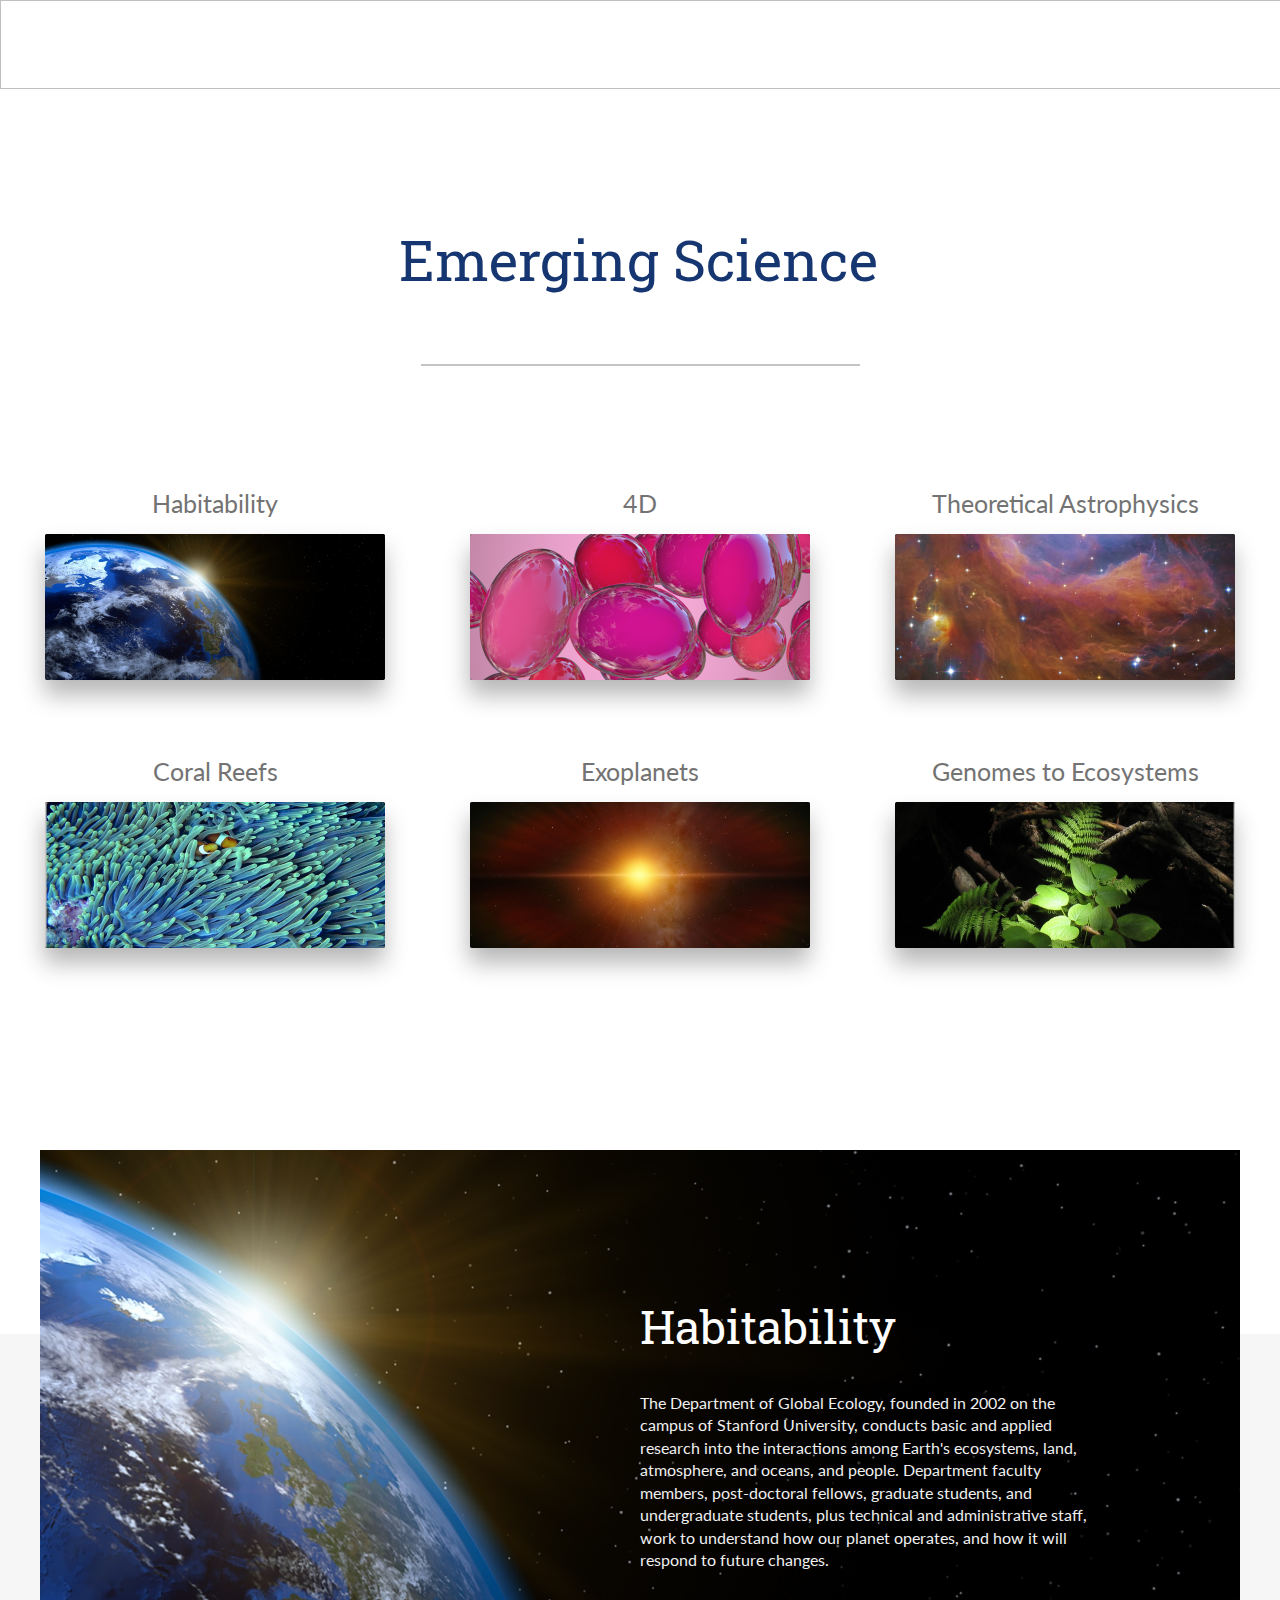
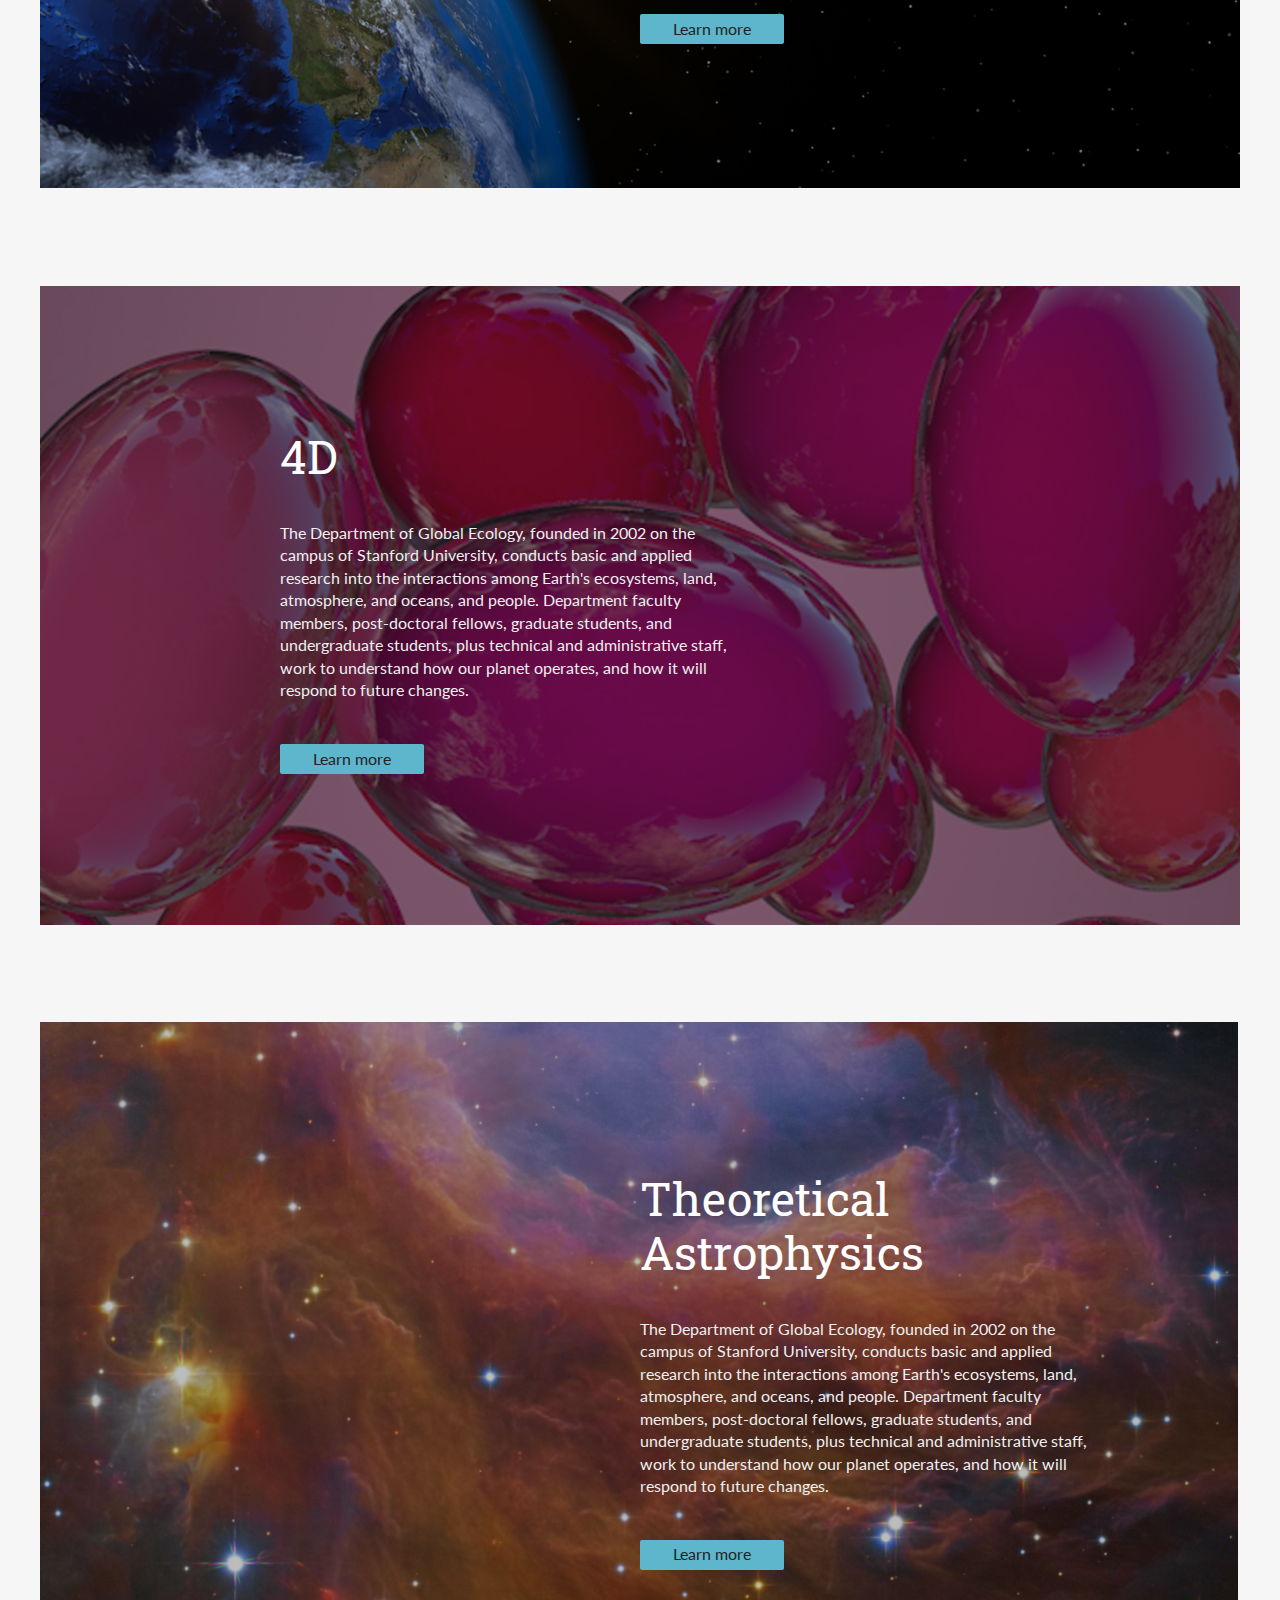
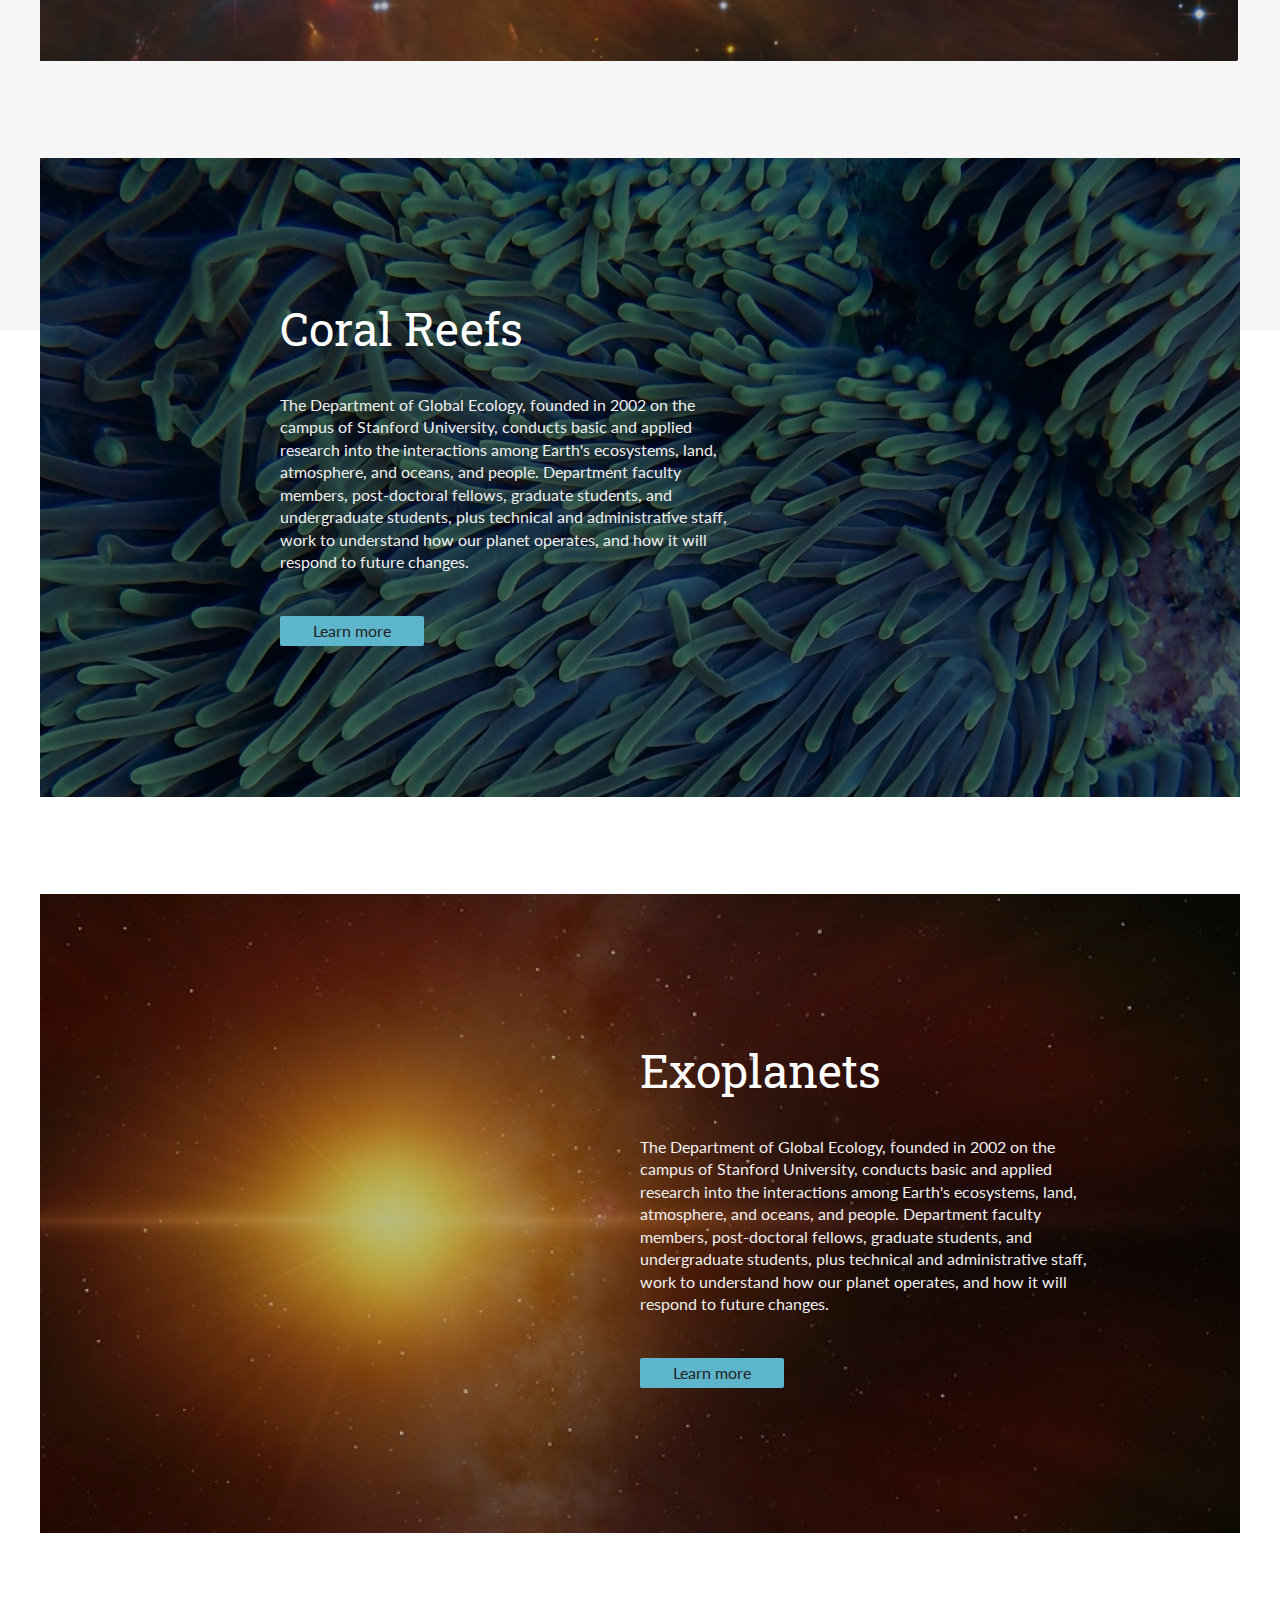
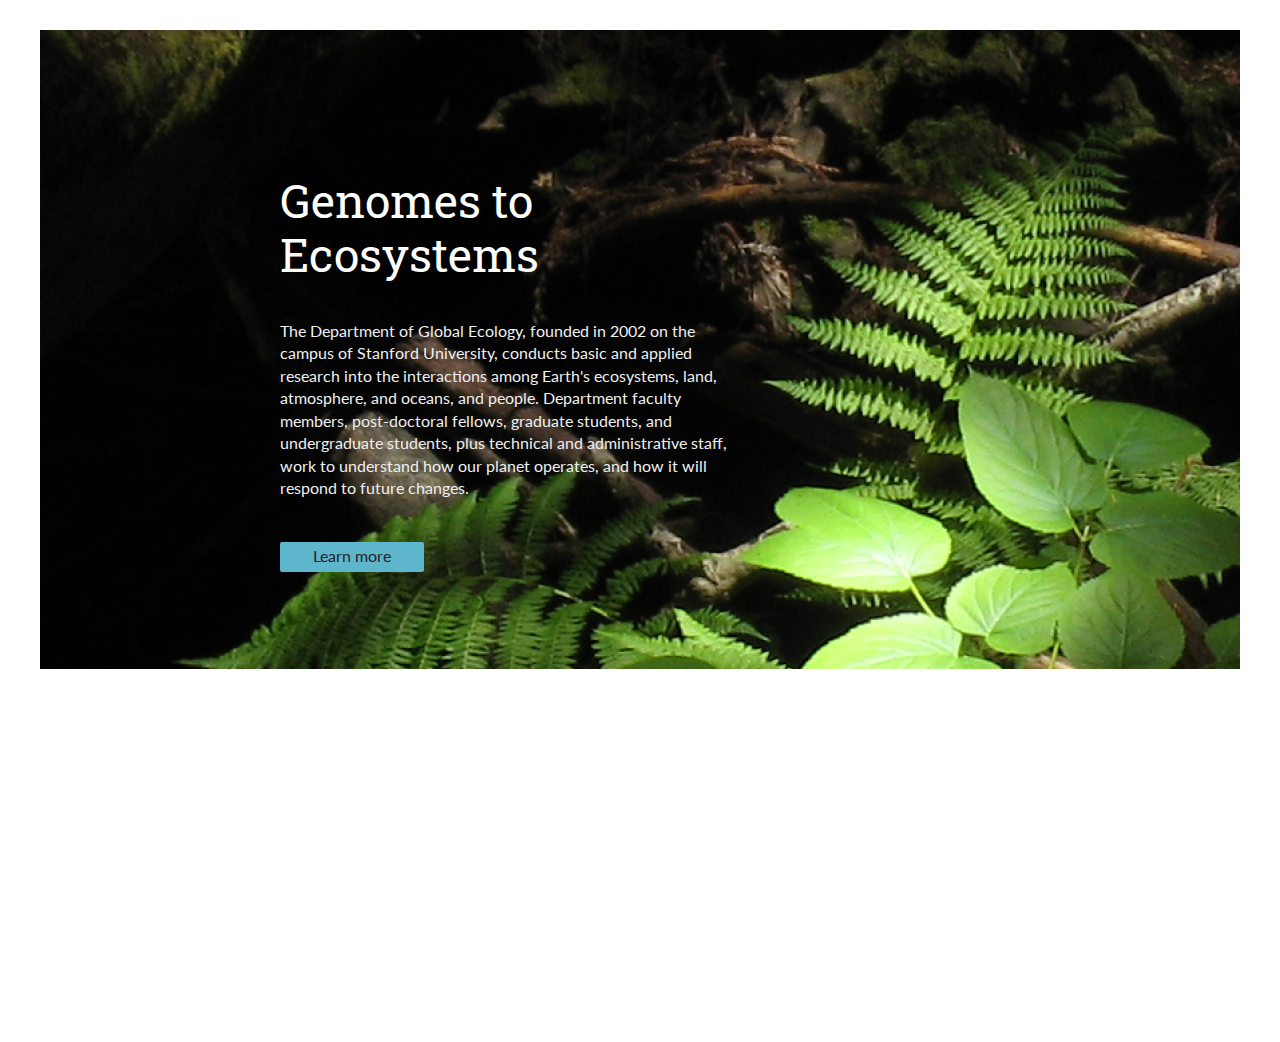
==== commit 54cf2881: "Update index.html" ====
--- a/index.html
+++ b/index.html
@@ -93,7 +93,7 @@
                     <img class="left top rectangle" id="n10_13" src="assets/pictures/Mask%20Group-5.png">
                     <div class="group" id="n9_20" style="z-index: 1; position: absolute; display: block; margin-top: 25%; grid-area: 1 / 6 / 2 / 11; width: 100%;">
                         <!-- Genomes to Ecosystems -->
-                        <h1 class="left top text" id="n6_57">Genomes to Ecosystems</h1>
+                        <h1 class="left top text" id="n6_57">Habitability</h1>
                         <!-- Text -->
                         <!-- The Department of Global Ecology, founded in 2002 on the campus of Stanford University, conducts basic and applied research into the interactions among Earth's ecosystems, land, atmosphere, and oceans, and people. Department faculty members, post-doctoral fellows, graduate students, and undergraduate students, plus technical and administrative staff, work to understand how our planet operates, and how it will respond to future changes. -->
                         <p class="left top text" id="n6_59">The Department of Global Ecology, founded in 2002 on the campus of Stanford University, conducts basic and applied research into the interactions among Earth's ecosystems, land, atmosphere, and oceans, and people. Department faculty members, post-doctoral fellows, graduate students, and undergraduate students, plus technical and administrative staff, work to understand how our planet operates, and how it will respond to future changes.</p>
@@ -111,7 +111,7 @@
                     <img class="left top rectangle" id="n10_13" src="assets/pictures/Mask%20Group-4.png">
                     <div class="group" id="n9_20" style="z-index: 1; grid-area: 1 / 3 / 2 / 11; position: absolute; display: block; margin-top: 15%;">
                         <!-- Genomes to Ecosystems -->
-                        <h1 class="left top text" id="n6_57">Genomes to Ecosystems</h1>
+                        <h1 class="left top text" id="n6_57">4D</h1>
                         <!-- Text -->
                         <!-- The Department of Global Ecology, founded in 2002 on the campus of Stanford University, conducts basic and applied research into the interactions among Earth's ecosystems, land, atmosphere, and oceans, and people. Department faculty members, post-doctoral fellows, graduate students, and undergraduate students, plus technical and administrative staff, work to understand how our planet operates, and how it will respond to future changes. -->
                         <p class="left top text" id="n6_59">The Department of Global Ecology, founded in 2002 on the campus of Stanford University, conducts basic and applied research into the interactions among Earth's ecosystems, land, atmosphere, and oceans, and people. Department faculty members, post-doctoral fellows, graduate students, and undergraduate students, plus technical and administrative staff, work to understand how our planet operates, and how it will respond to future changes.</p>
@@ -129,7 +129,7 @@
                     <img class="left top rectangle" id="n10_13" src="assets/pictures/Mask%20Group-3.png">
                     <div class="group" id="n9_20" style="z-index: 1; position: absolute; display: block; margin-top: 25%; grid-area: 1 / 6 / 2 / 11;">
                         <!-- Genomes to Ecosystems -->
-                        <h1 class="left top text" id="n6_57">Genomes to Ecosystems</h1>
+                        <h1 class="left top text" id="n6_57">Theoretical Astrophysics</h1>
                         <!-- Text -->
                         <!-- The Department of Global Ecology, founded in 2002 on the campus of Stanford University, conducts basic and applied research into the interactions among Earth's ecosystems, land, atmosphere, and oceans, and people. Department faculty members, post-doctoral fellows, graduate students, and undergraduate students, plus technical and administrative staff, work to understand how our planet operates, and how it will respond to future changes. -->
                         <p class="left top text" id="n6_59">The Department of Global Ecology, founded in 2002 on the campus of Stanford University, conducts basic and applied research into the interactions among Earth's ecosystems, land, atmosphere, and oceans, and people. Department faculty members, post-doctoral fellows, graduate students, and undergraduate students, plus technical and administrative staff, work to understand how our planet operates, and how it will respond to future changes.</p>
@@ -147,7 +147,7 @@
                     <img class="left top rectangle" id="n10_13" src="assets/pictures/Mask%20Group-2.png">
                     <div class="group" id="n9_20" style="z-index: 1; grid-area: 1 / 3 / 2 / 11; position: absolute; display: block; margin-top: 15%;">
                         <!-- Genomes to Ecosystems -->
-                        <h1 class="left top text" id="n6_57">Genomes to Ecosystems</h1>
+                        <h1 class="left top text" id="n6_57">Coral Reefs</h1>
                         <!-- Text -->
                         <!-- The Department of Global Ecology, founded in 2002 on the campus of Stanford University, conducts basic and applied research into the interactions among Earth's ecosystems, land, atmosphere, and oceans, and people. Department faculty members, post-doctoral fellows, graduate students, and undergraduate students, plus technical and administrative staff, work to understand how our planet operates, and how it will respond to future changes. -->
                         <p class="left top text" id="n6_59">The Department of Global Ecology, founded in 2002 on the campus of Stanford University, conducts basic and applied research into the interactions among Earth's ecosystems, land, atmosphere, and oceans, and people. Department faculty members, post-doctoral fellows, graduate students, and undergraduate students, plus technical and administrative staff, work to understand how our planet operates, and how it will respond to future changes.</p>
@@ -165,7 +165,7 @@
                     <img class="left top rectangle" id="n10_13" src="assets/pictures/Mask%20Group-1.png">
                     <div class="group" id="n9_20" style="z-index: 1; position: absolute; display: block; margin-top: 25%; grid-area: 1 / 6 / 2 / 11;">
                         <!-- Genomes to Ecosystems -->
-                        <h1 class="left top text" id="n6_57">Genomes to Ecosystems</h1>
+                        <h1 class="left top text" id="n6_57">Exoplanets</h1>
                         <!-- Text -->
                         <!-- The Department of Global Ecology, founded in 2002 on the campus of Stanford University, conducts basic and applied research into the interactions among Earth's ecosystems, land, atmosphere, and oceans, and people. Department faculty members, post-doctoral fellows, graduate students, and undergraduate students, plus technical and administrative staff, work to understand how our planet operates, and how it will respond to future changes. -->
                         <p class="left top text" id="n6_59">The Department of Global Ecology, founded in 2002 on the campus of Stanford University, conducts basic and applied research into the interactions among Earth's ecosystems, land, atmosphere, and oceans, and people. Department faculty members, post-doctoral fellows, graduate students, and undergraduate students, plus technical and administrative staff, work to understand how our planet operates, and how it will respond to future changes.</p>
